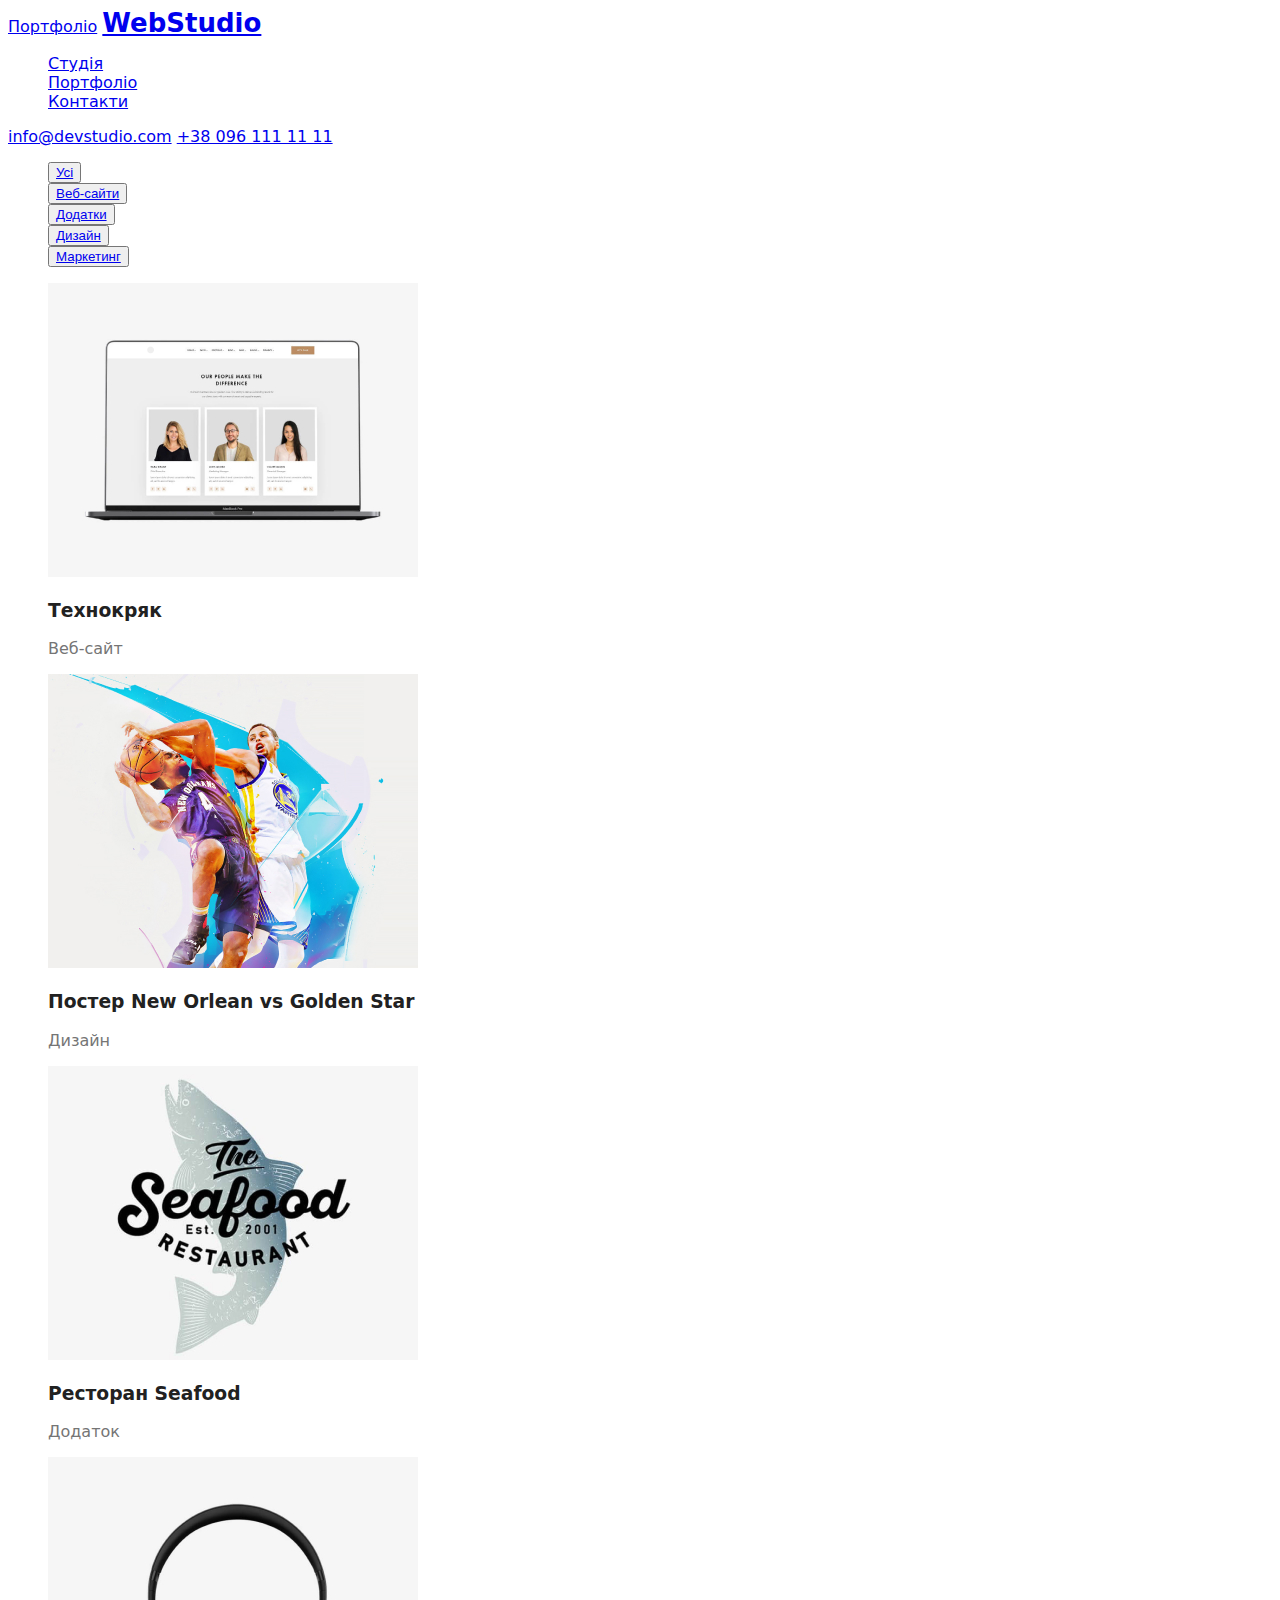
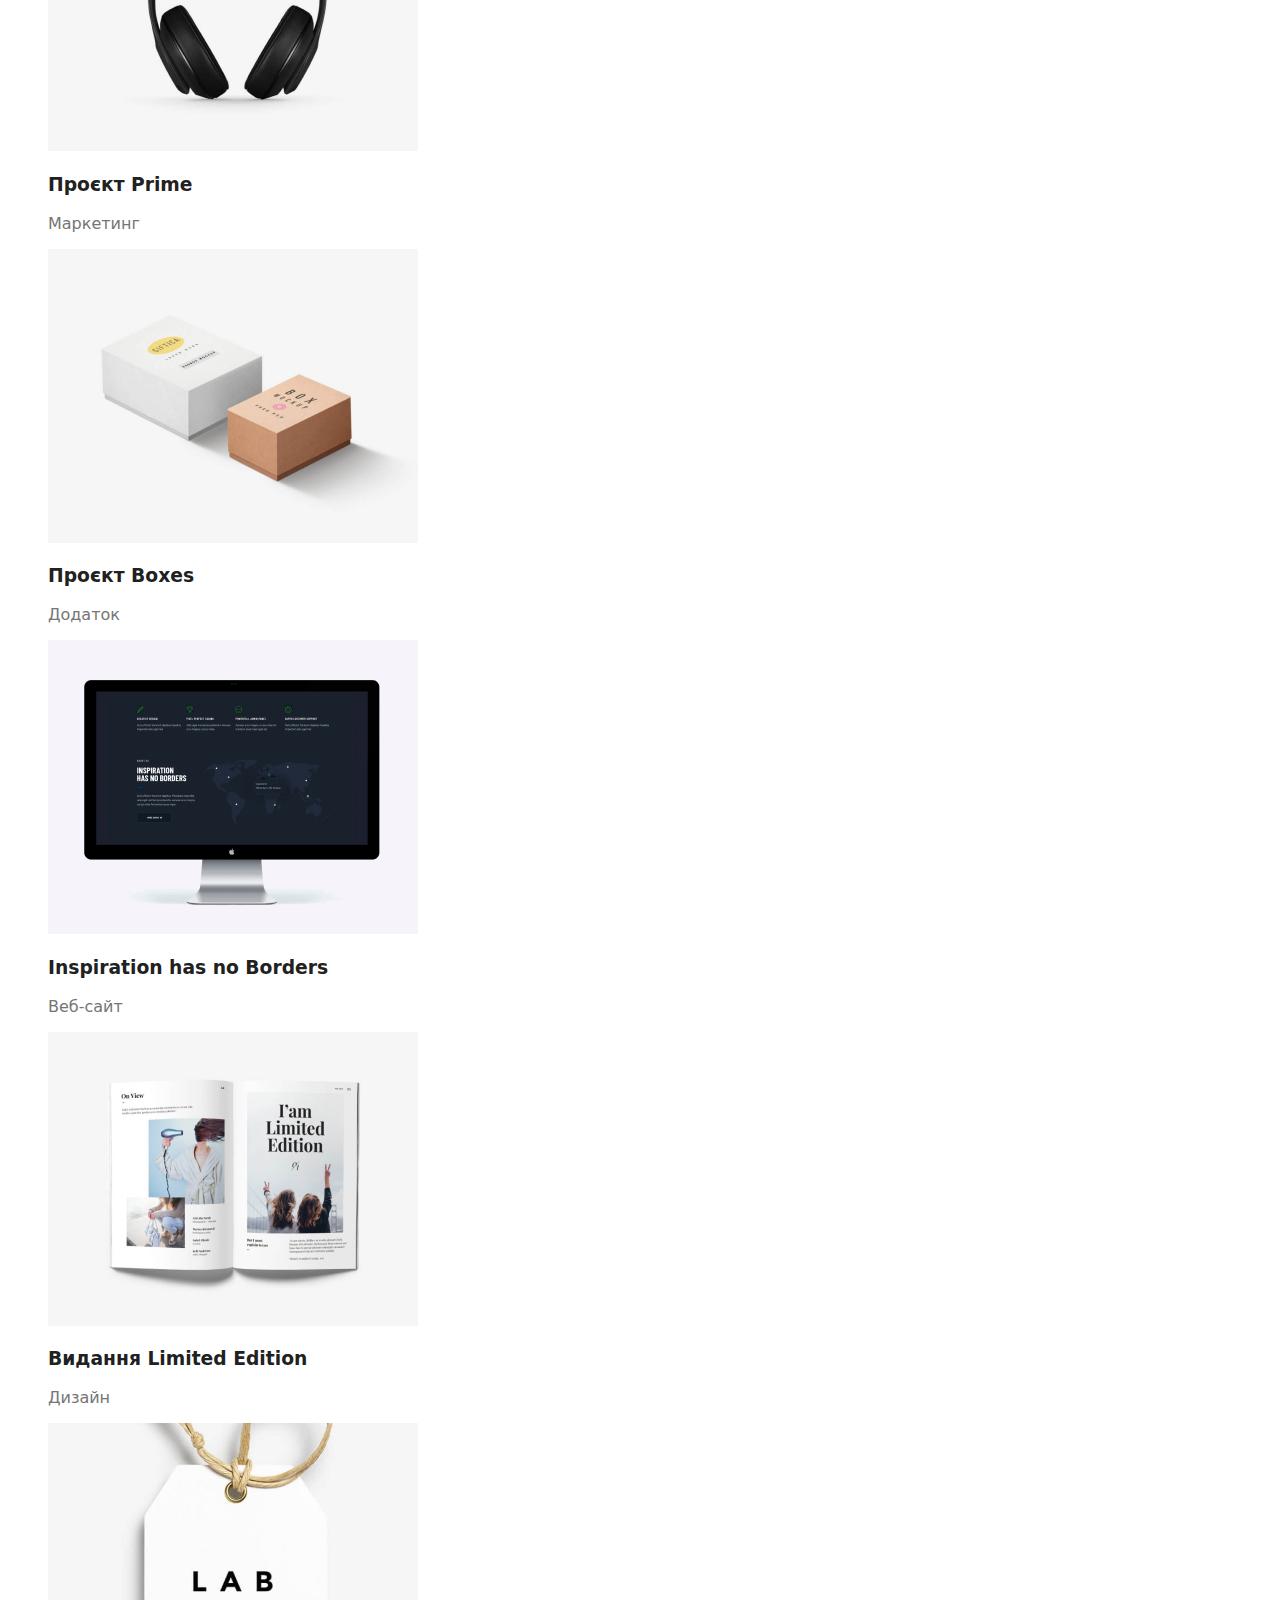
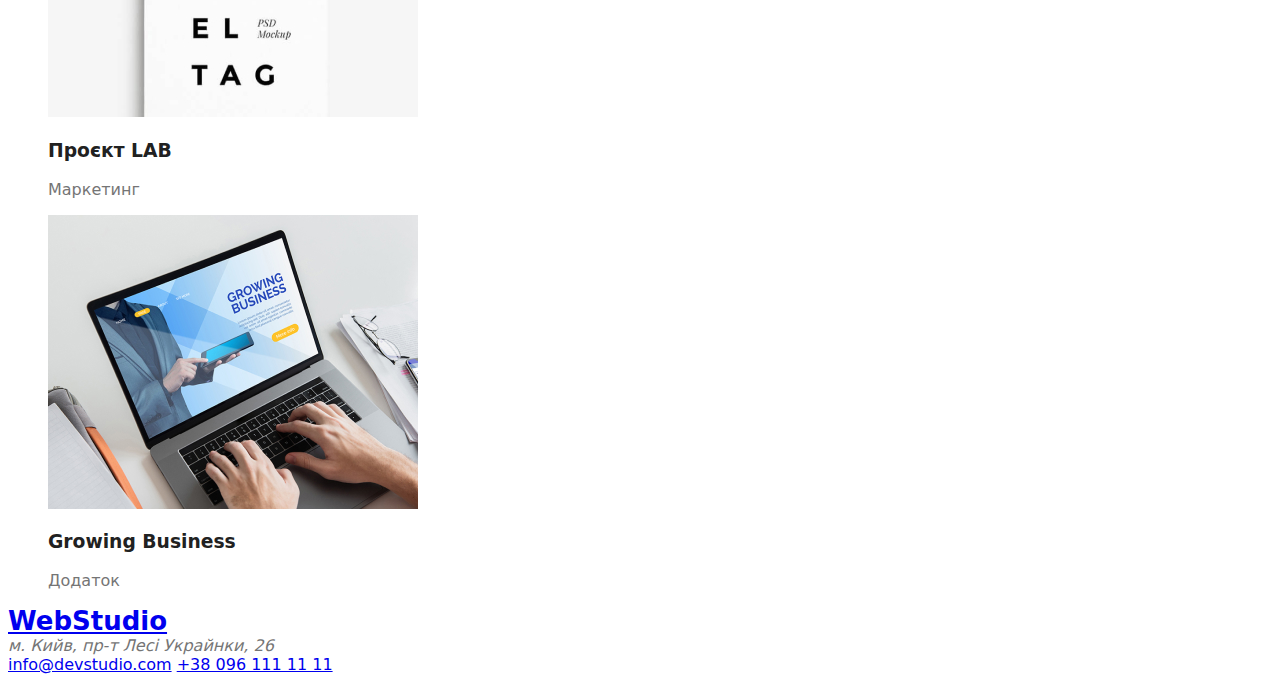
==== portfolio.html @ 90767d13 "homework#2" ====
<!DOCTYPE html>
<html lang="en">

<head>
  <meta charset="UTF-8">
  <meta name="viewport" content="width=device-width, initial-scale=1.0">
  <link rel="stylesheet" href="css/styles.css">
  <title>Homework 2</title>
</head>

<body>
  <header>
    <a href="portfolio.html">Портфоліо</a>
    <a class="logo" href="index.html">
      WebStudio
    </a>
    <ul>
      <li>
        <a href="#">Студія</a>
      </li>
      <li>
        <a href="portfolio.html">Портфоліо</a>
      </li>
      <li>
        <a href="#">Контакти</a>
      </li>
    </ul>
    <div class="contacts">
      <a href="mailto:info@devstudio.com">info@devstudio.com</a>
      <a href="tel:+380961111111">+38 096 111 11 11</a>
    </div>
  </header>
  <main>
    <section>
      <ul>
        <li>
          <button class="buttonfilter"><a href="#">Усі</a></button>
        </li>
        <li>
          <button class="buttonfilter"><a href="#">Веб-сайти</a></button>
        </li>
        <li>
          <button class="buttonfilter"><a href="#">Додатки</a></button>
        </li>
        <li>
          <button class="buttonfilter"> <a href="#">Дизайн</a></button>
        </li>
        <li>
          <button class="buttonfilter"> <a href="#">Маркетинг</a></button>
        </li>
      </ul>
    </section>
    <section class="choise">
      <ul>
        <li>
          <img src="images/portfolio/technoquack.jpg" alt="Технокряк">
          <h3>
            Технокряк
          </h3>
          <p>
            Веб-сайт
          </p>
        </li>
        <li>
          <img src="images/portfolio/poster_new_orlean_vs_golden_star.jpg" alt="Постер New Orlean vs Golden Star">
          <h3>
            Постер New Orlean vs Golden Star
          </h3>
          <p>
            Дизайн
          </p>
        </li>
        <li>
          <img src="images/portfolio/restaurant_Seafood.jpg" alt="Ресторан Seafood">
          <h3>
            Ресторан Seafood
          </h3>
          <p>
            Додаток
          </p>
        </li>
      </ul>
      <ul class="img1">
        <li>
          <img src="images/portfolio/project_Prime.jpg" alt="Проєкт Prime">
          <h3>
            Проєкт Prime
          </h3>
          <p>
            Маркетинг
          </p>
        </li>
        <li>
          <img src="images/portfolio/project_boxes.jpg" alt="Проєкт Boxes">
          <h3>
            Проєкт Boxes
          </h3>
          <p>
            Додаток
          </p>
        </li>
        <li>
          <img src="images/portfolio/inspiration_has_no_borders.jpg" alt="Inspiration has no Borders">
          <h3>
            Inspiration has no Borders
          </h3>
          <p>
            Веб-сайт
          </p>
        </li>
      </ul>
      <ul class="img1">
        <li>
          <img src="images/portfolio/limited_edition.jpg" alt="Видання Limited Edition">
          <h3>
            Видання Limited Edition
          </h3>
          <p>
            Дизайн
          </p>
        </li>
        <li>
          <img src="images/portfolio/project_lab.jpg" alt="Проєкт LAB">
          <h3>
            Проєкт LAB
          </h3>
          <p>
            Маркетинг
          </p>
        </li>
        <li>
          <img src="images/portfolio/growing_business.jpg" alt="Growing Business">
          <h3>
            Growing Business
          </h3>
          <p>
            Додаток
          </p>
        </li>
      </ul>
    </section>
  </main>

</body>

<footer>

  <a class="logo" href="index.html">WebStudio</a>
  <address>
    м. Кийв, пр-т Лесі Украйнки, 26
  </address>

  <div class="contacts">
    <a href="mailto:info@devstudio.com">info@devstudio.com</a>
    <a href="tel:+380961111111">+38 096 111 11 11</a>
  </div>
</footer>

</html>
---- css/styles.css ----
.team img {
  height: 260px;
  width: 270px;
}

body {
  font-family: Roboto, system-ui, -apple-system, BlinkMacSystemFont, 'Segoe UI', Oxygen, Ubuntu, Cantarell, 'Open Sans', 'Helvetica Neue', sans-serif;

  color: #757575;
  ;
}

h1,
h2,
h3 {
  color: #212121;
}

.fontsize1 {
  font-size: 14px;
  line-height: 1.4;
  text-align: center;
}

h1 {
  font-size: 44px;
  font-weight: 900;
  text-align: center;
}

.bluebutton {}

.logo {
  font-size: 26px;
  font-weight: 700;
}

ul {
  list-style-type: none;
}

a:link.bluebutton {
  color: #2196F3;
}

a:link.bluebutton {
  color: #2196F3;
}

a:hover.bluebutton {
  color: #2196F3;
}

a:active.bluebutton {
  color: ##2196F3;
}

.bluebutton {
   border-width: 1px;
   border-style: solid;
   border-color: blue;
   border-radius: 3px;

}

.navigationmenu {
  font-weight:500;
}

.contacts a:hover {
  color: black;
}
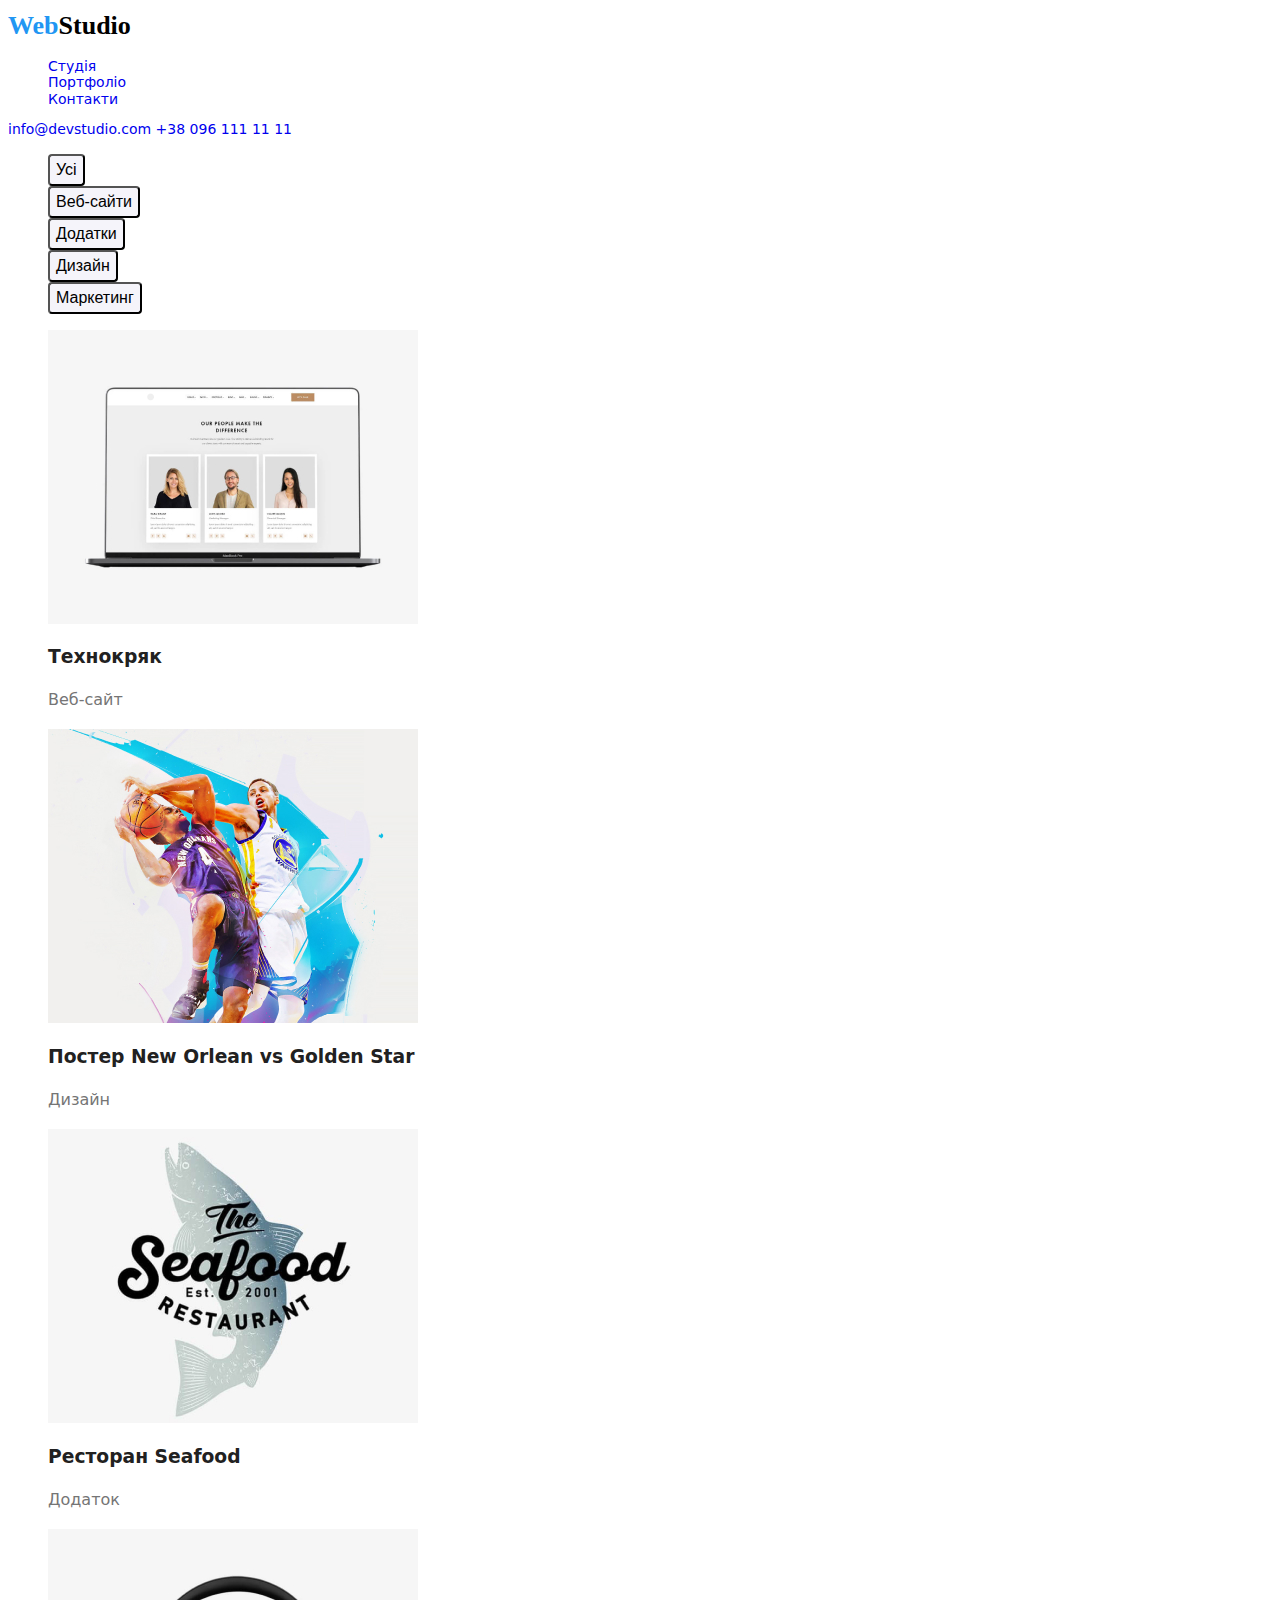
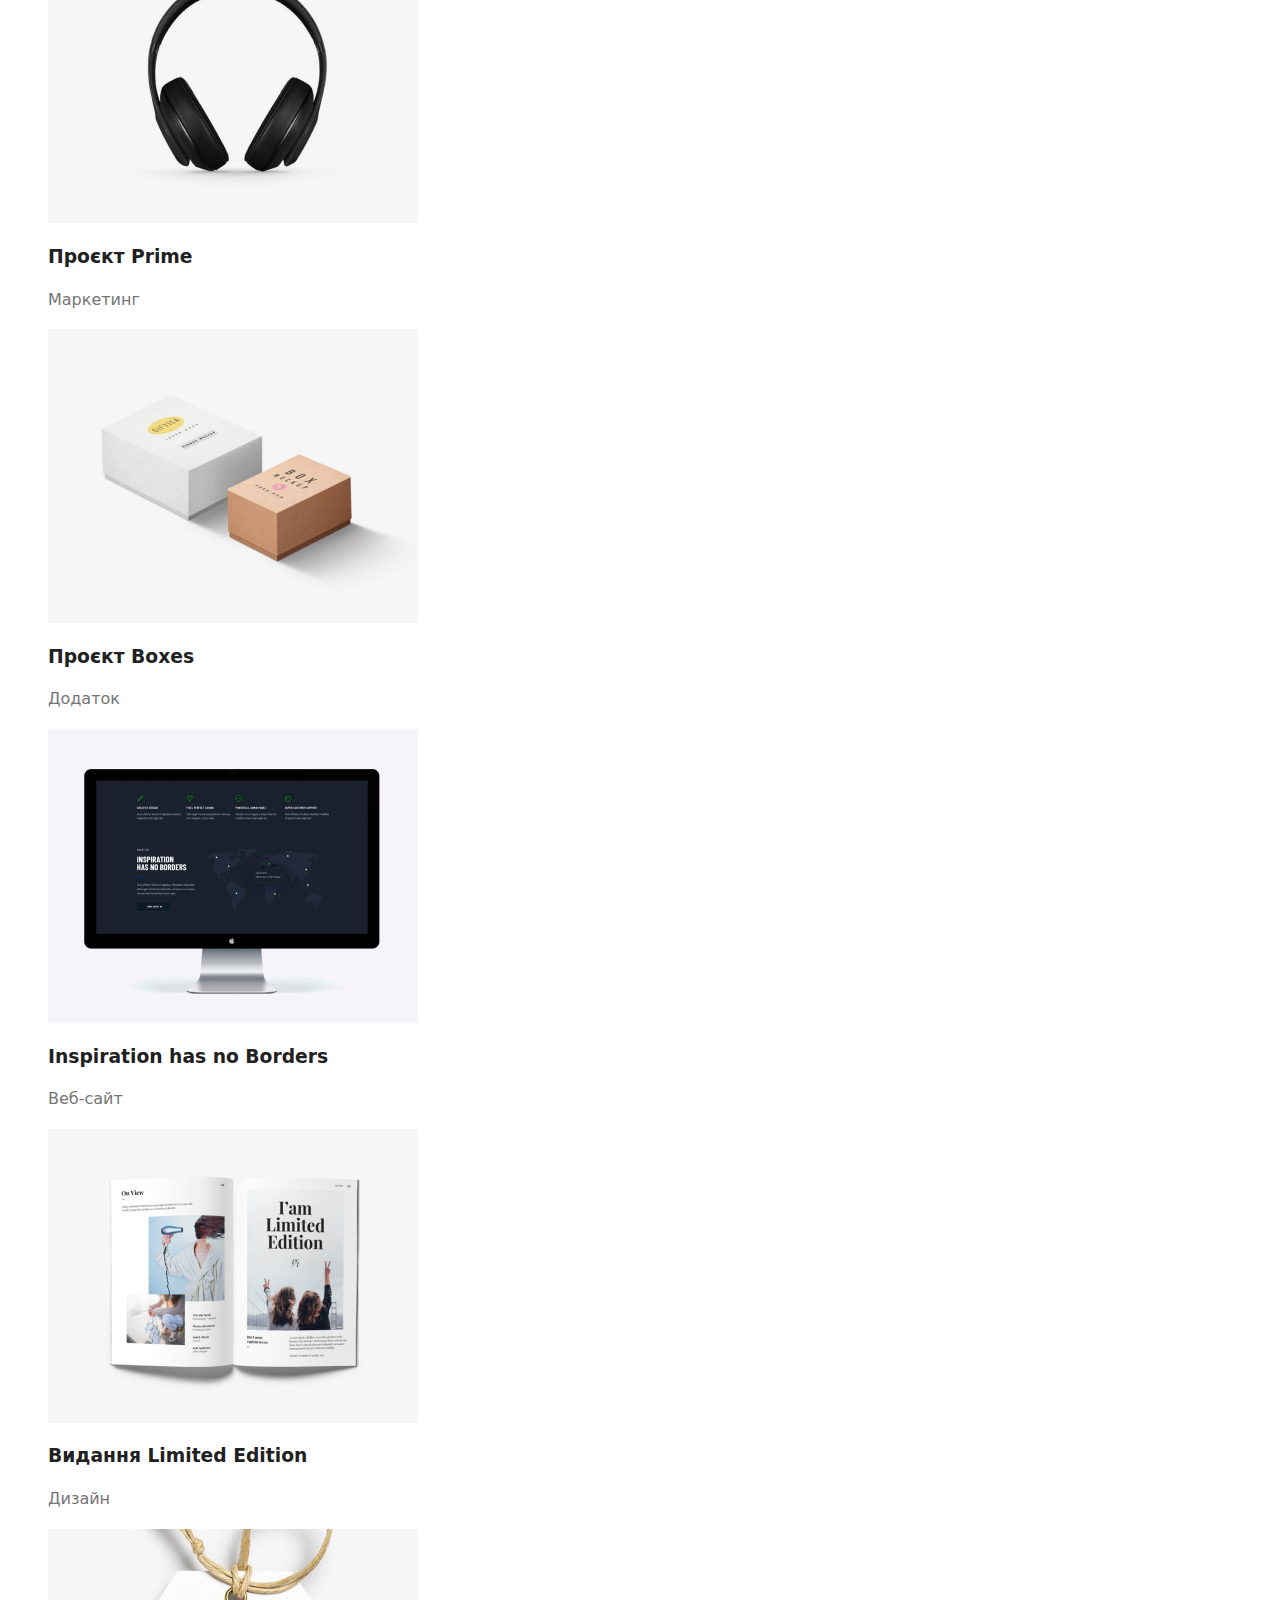
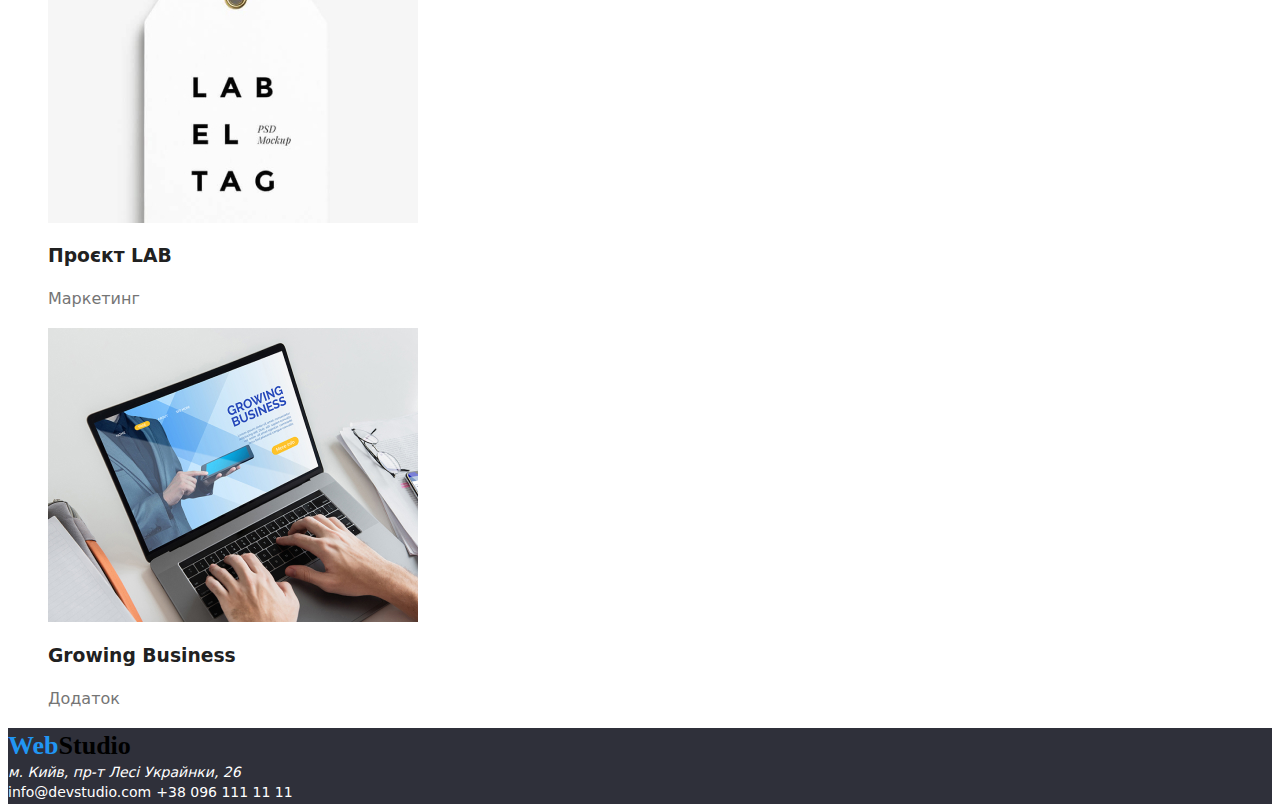
==== commit 50e86831: "home-work 2 (done)" ====
--- a/portfolio.html
+++ b/portfolio.html
@@ -10,11 +10,9 @@
 
 <body>
   <header>
-    <a href="portfolio.html">Портфоліо</a>
     <a class="logo" href="index.html">
-      WebStudio
-    </a>
-    <ul>
+      <span class="logo1">Web</span><span class="logo2">Studio</span></a>
+    <ul class="navigationmenu">
       <li>
         <a href="#">Студія</a>
       </li>
@@ -31,121 +29,125 @@
     </div>
   </header>
   <main>
-    <section>
-      <ul>
-        <li>
-          <button class="buttonfilter"><a href="#">Усі</a></button>
-        </li>
-        <li>
-          <button class="buttonfilter"><a href="#">Веб-сайти</a></button>
-        </li>
-        <li>
-          <button class="buttonfilter"><a href="#">Додатки</a></button>
-        </li>
-        <li>
-          <button class="buttonfilter"> <a href="#">Дизайн</a></button>
-        </li>
-        <li>
-          <button class="buttonfilter"> <a href="#">Маркетинг</a></button>
-        </li>
-      </ul>
-    </section>
-    <section class="choise">
-      <ul>
-        <li>
-          <img src="images/portfolio/technoquack.jpg" alt="Технокряк">
-          <h3>
-            Технокряк
-          </h3>
-          <p>
-            Веб-сайт
-          </p>
-        </li>
-        <li>
-          <img src="images/portfolio/poster_new_orlean_vs_golden_star.jpg" alt="Постер New Orlean vs Golden Star">
-          <h3>
-            Постер New Orlean vs Golden Star
-          </h3>
-          <p>
-            Дизайн
-          </p>
-        </li>
-        <li>
-          <img src="images/portfolio/restaurant_Seafood.jpg" alt="Ресторан Seafood">
-          <h3>
-            Ресторан Seafood
-          </h3>
-          <p>
-            Додаток
-          </p>
-        </li>
-      </ul>
-      <ul class="img1">
-        <li>
-          <img src="images/portfolio/project_Prime.jpg" alt="Проєкт Prime">
-          <h3>
-            Проєкт Prime
-          </h3>
-          <p>
-            Маркетинг
-          </p>
-        </li>
-        <li>
-          <img src="images/portfolio/project_boxes.jpg" alt="Проєкт Boxes">
-          <h3>
-            Проєкт Boxes
-          </h3>
-          <p>
-            Додаток
-          </p>
-        </li>
-        <li>
-          <img src="images/portfolio/inspiration_has_no_borders.jpg" alt="Inspiration has no Borders">
-          <h3>
-            Inspiration has no Borders
-          </h3>
-          <p>
-            Веб-сайт
-          </p>
-        </li>
-      </ul>
-      <ul class="img1">
-        <li>
-          <img src="images/portfolio/limited_edition.jpg" alt="Видання Limited Edition">
-          <h3>
-            Видання Limited Edition
-          </h3>
-          <p>
-            Дизайн
-          </p>
-        </li>
-        <li>
-          <img src="images/portfolio/project_lab.jpg" alt="Проєкт LAB">
-          <h3>
-            Проєкт LAB
-          </h3>
-          <p>
-            Маркетинг
-          </p>
-        </li>
-        <li>
-          <img src="images/portfolio/growing_business.jpg" alt="Growing Business">
-          <h3>
-            Growing Business
-          </h3>
-          <p>
-            Додаток
-          </p>
-        </li>
-      </ul>
-    </section>
+    <div>
+      <section>
+        <ul>
+          <li>
+            <button class="my-button portfolio-button portfolio-button1 ">Усі</button>
+          </li>
+          <li>
+            <button class="my-button portfolio-button portfolio-button2">Веб-сайти</button>
+          </li>
+          <li>
+            <button class="my-button portfolio-button portfolio-button3">Додатки</button>
+          </li>
+          <li>
+            <button class="my-button portfolio-button portfolio-button4">Дизайн</button>
+          </li>
+          <li>
+            <button class="my-button portfolio-button portfolio-button5">Маркетинг</button>
+          </li>
+        </ul>
+      </section>
+    </div>
+    <div>
+      <section>
+        <ul>
+          <li>
+            <img src="images/portfolio/technoquack.jpg" alt="Технокряк">
+            <h3>
+              Технокряк
+            </h3>
+            <p class="text-description-portfolio">
+              Веб-сайт
+            </p>
+          </li>
+          <li>
+            <img src="images/portfolio/poster_new_orlean_vs_golden_star.jpg" alt="Постер New Orlean vs Golden Star">
+            <h3>
+              Постер New Orlean vs Golden Star
+            </h3>
+            <p class="text-description-portfolio">
+              Дизайн
+            </p>
+          </li>
+          <li>
+            <img src=" images/portfolio/restaurant_Seafood.jpg" alt="Ресторан Seafood">
+            <h3>
+              Ресторан Seafood
+            </h3>
+            <p class="text-description-portfolio">
+              Додаток
+            </p>
+          </li>
+        </ul>
+        <ul class="img1">
+          <li>
+            <img src="images/portfolio/project_Prime.jpg" alt="Проєкт Prime">
+            <h3>
+              Проєкт Prime
+            </h3>
+            <p class="text-description-portfolio">
+              Маркетинг
+            </p>
+          </li>
+          <li>
+            <img src="images/portfolio/project_boxes.jpg" alt="Проєкт Boxes">
+            <h3>
+              Проєкт Boxes
+            </h3>
+            <p class="text-description-portfolio">
+              Додаток
+            </p>
+          </li>
+          <li>
+            <img src="images/portfolio/inspiration_has_no_borders.jpg" alt="Inspiration has no Borders">
+            <h3>
+              Inspiration has no Borders
+            </h3>
+            <p class="text-description-portfolio">
+              Веб-сайт
+            </p>
+          </li>
+        </ul>
+        <ul class="img1">
+          <li>
+            <img src="images/portfolio/limited_edition.jpg" alt="Видання Limited Edition">
+            <h3>
+              Видання Limited Edition
+            </h3>
+            <p class="text-description-portfolio">
+              Дизайн
+            </p>
+          </li>
+          <li>
+            <img src="images/portfolio/project_lab.jpg" alt="Проєкт LAB">
+            <h3>
+              Проєкт LAB
+            </h3>
+            <p class="text-description-portfolio">
+              Маркетинг
+            </p>
+          </li>
+          <li>
+            <img src="images/portfolio/growing_business.jpg" alt="Growing Business">
+            <h3>
+              Growing Business
+            </h3>
+            <p class="text-description-portfolio">
+              Додаток
+            </p>
+          </li>
+        </ul>
+      </section>
+    </div>
   </main>
 
 </body>
 
 <footer>
-
-  <a class="logo" href="index.html">WebStudio</a>
+  <a class="logo" href="index.html">
+    <span class="logo1">Web</span><span class="logo2">Studio</span></a>
   <address>
     м. Кийв, пр-т Лесі Украйнки, 26
   </address>
--- a/css/styles.css
+++ b/css/styles.css
@@ -1,3 +1,7 @@
+.team {
+  text-align: center;
+}
+
 .team img {
   height: 260px;
   width: 270px;
@@ -5,9 +9,6 @@
 
 body {
   font-family: Roboto, system-ui, -apple-system, BlinkMacSystemFont, 'Segoe UI', Oxygen, Ubuntu, Cantarell, 'Open Sans', 'Helvetica Neue', sans-serif;
-
-  color: #757575;
-  ;
 }
 
 h1,
@@ -26,47 +27,183 @@
   font-size: 44px;
   font-weight: 900;
   text-align: center;
-}
-
-.bluebutton {}
+  background-color: var(--primary-color);
+  color: white;
+}
+
+h2 {
+  text-align: center;
+}
+
+.what_do_we_do_img {
+  text-align: center;
+}
 
 .logo {
   font-size: 26px;
   font-weight: 700;
 }
 
+.logo1 {
+  color: var(--button-color);
+  font-family: raleway;
+  font-size: 26px;
+  line-height: 1.173846;
+}
+
+.logo2 {
+  color: #000000;
+  font-family: Oleo Script;
+  font-size: 26px;
+  line-height: 1.384615;
+}
+
+.logo:hover {
+  color: none;
+}
+
 ul {
   list-style-type: none;
 }
 
 a:link.bluebutton {
-  color: #2196F3;
+  color: var(--button-color);
 }
 
 a:link.bluebutton {
-  color: #2196F3;
+  color: var(--button-color);
 }
 
 a:hover.bluebutton {
-  color: #2196F3;
+  color: var(--button-color);
 }
 
 a:active.bluebutton {
-  color: ##2196F3;
-}
-
-.bluebutton {
-   border-width: 1px;
-   border-style: solid;
-   border-color: blue;
-   border-radius: 3px;
-
+  color: var(--button-color);
 }
 
 .navigationmenu {
-  font-weight:500;
+  font-weight: 500;
+  font-size: 14px;
+  line-height: 1.172857;
+
+}
+
+.address {
+  color: #FFFFFF;
+  font-size: 14px;
+  line-height: 1.714286;
+}
+
+header .contacts {
+  font-size: 14px;
+  line-height: 1.172857;
+}
+
+footer .contacts a {
+  color: white;
+  font-size: 14px;
+  line-height: 1.714286;
 }
 
 .contacts a:hover {
-  color: black;
+  color: var(--button-color);
+}
+
+header .contacts:focus {
+  color: var(--button-color);
+}
+
+footer .contacts:focus {
+  color: var(--button-color);
+}
+
+.my-button {
+  font-size: 16px;
+  background-color: #F5F4FA;
+  cursor: pointer;
+}
+
+.main-button {
+  line-height: 1.875;
+  height: 50px;
+  width: 216;
+  border-radius: 4px;
+}
+
+.portfolio-button {
+  line-height: 1.625;
+  border-radius: 4px;
+}
+
+.my-button:hover {
+  background-color: var(--button-color)
+}
+
+p {
+  font-size: 14px;
+  line-height: 1.714;
+
+}
+
+:root {
+  --primary-color: #2F303A;
+  --button-color: #2196F3;
+}
+
+footer {
+  background-color: var(--primary-color);
+}
+
+address {
+  color: white;
+  font-size: 14px;
+}
+
+a {
+  text-decoration: none;
+}
+
+.text-description-portfolio {
+  color: #757575;
+  font-size: 16px;
+}
+
+.title-description-portfolio {
+  font-size: 16px;
+  line-height: 36px;
+
+}
+
+.index-font-p {
+  font-size: 14px;
+  line-height: 1.41667;
+}
+
+.index-font-h3 {
+  font-size: 14px;
+  line-height: 1.172857;
+}
+
+.main-title {
+  font-size: 44px;
+  line-height: 1.363636;
+}
+
+.index-h2 {
+  font-size: 36px;
+  line-height: 1.172222;
+
+}
+
+.name-team {
+  font-size: 16px;
+  line-height: 1.171875;
+  font-weight: 500;
+}
+
+.description-team {
+  font-size: 16px;
+  line-height: 1.171875;
+  font-weight: 400;
 }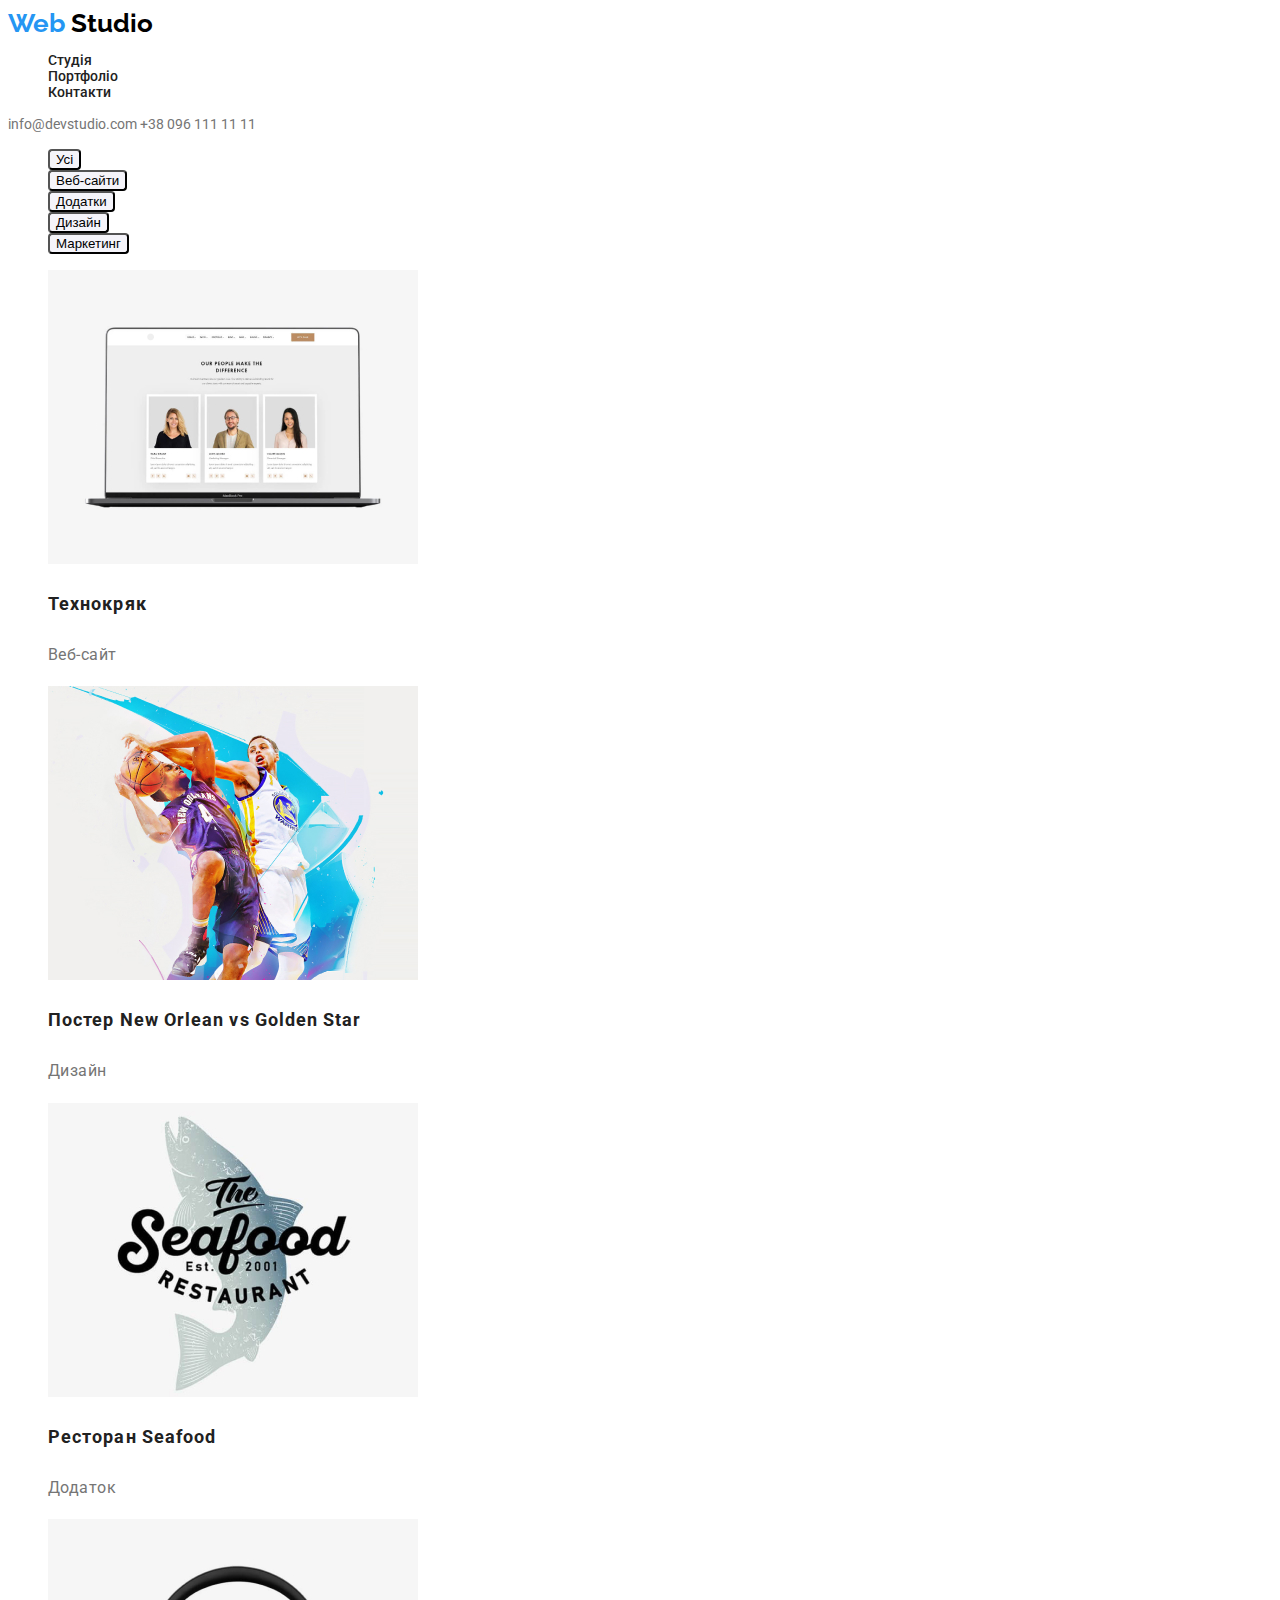
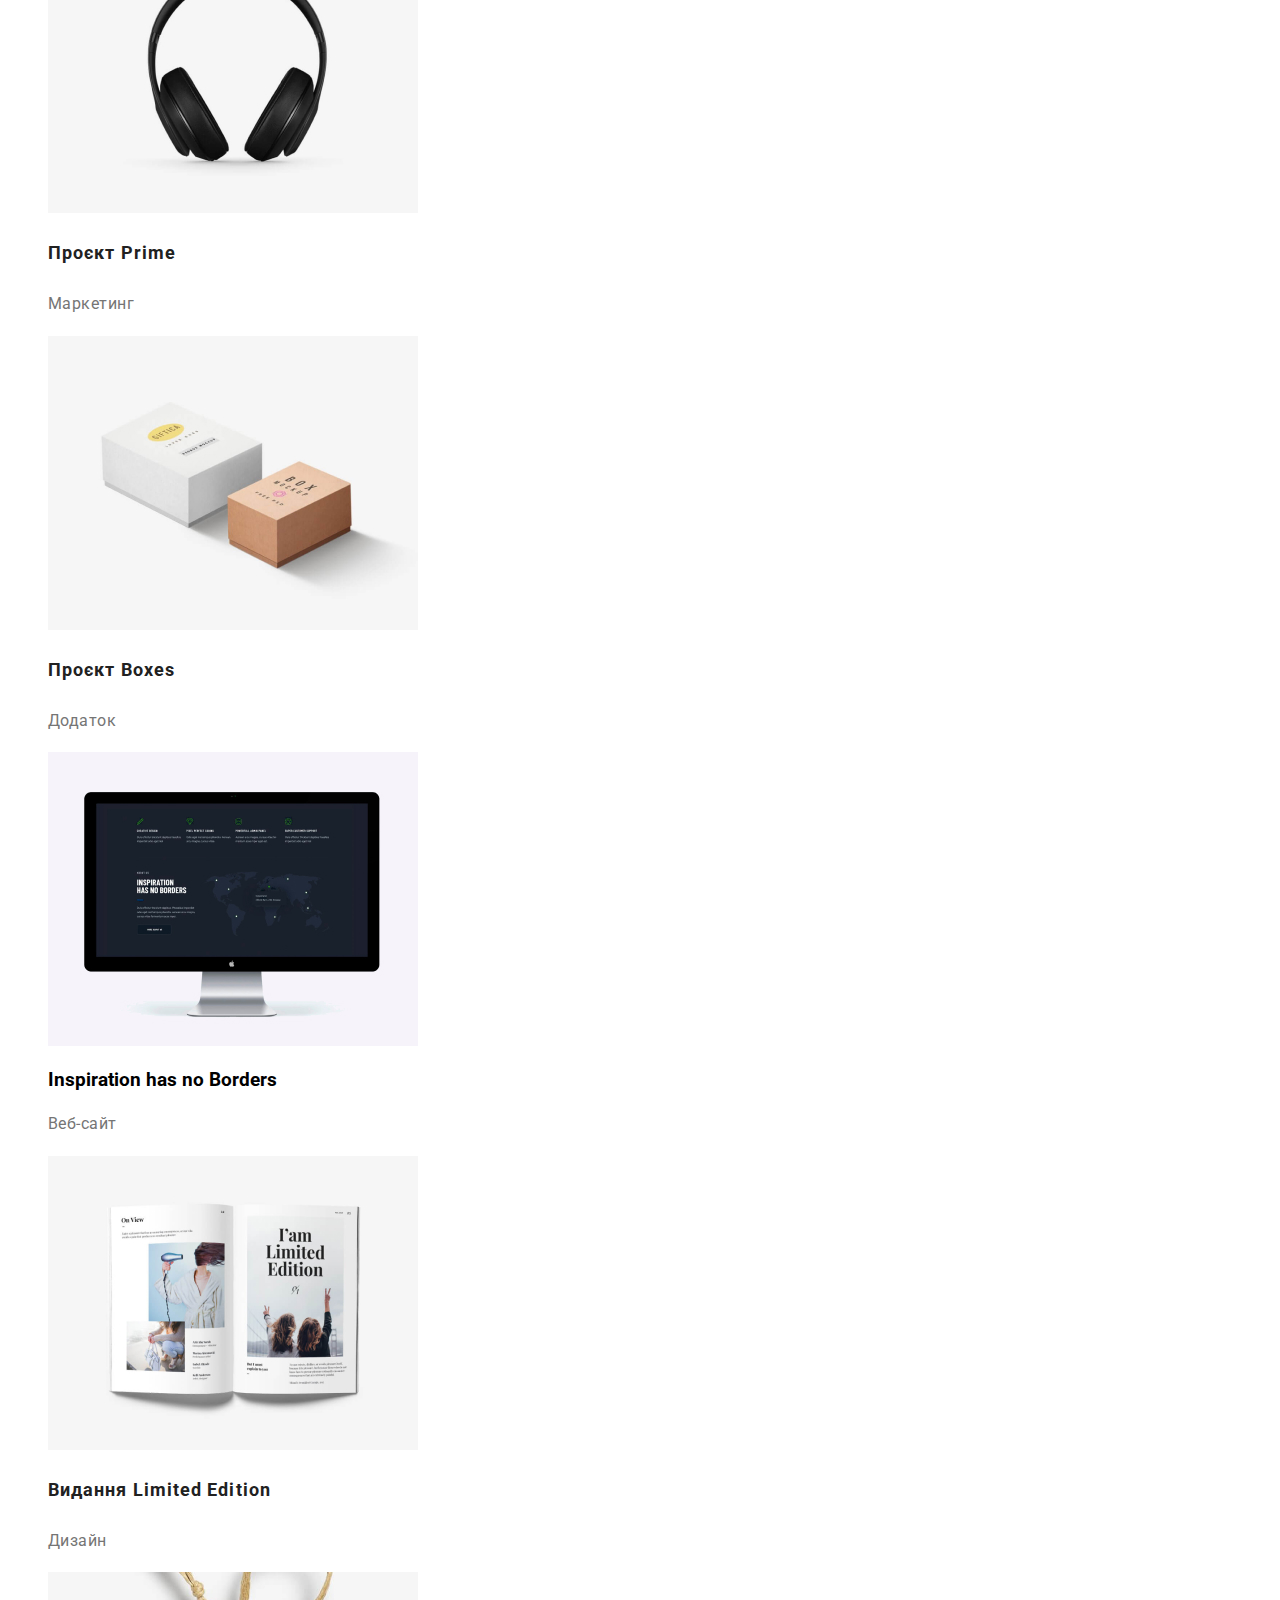
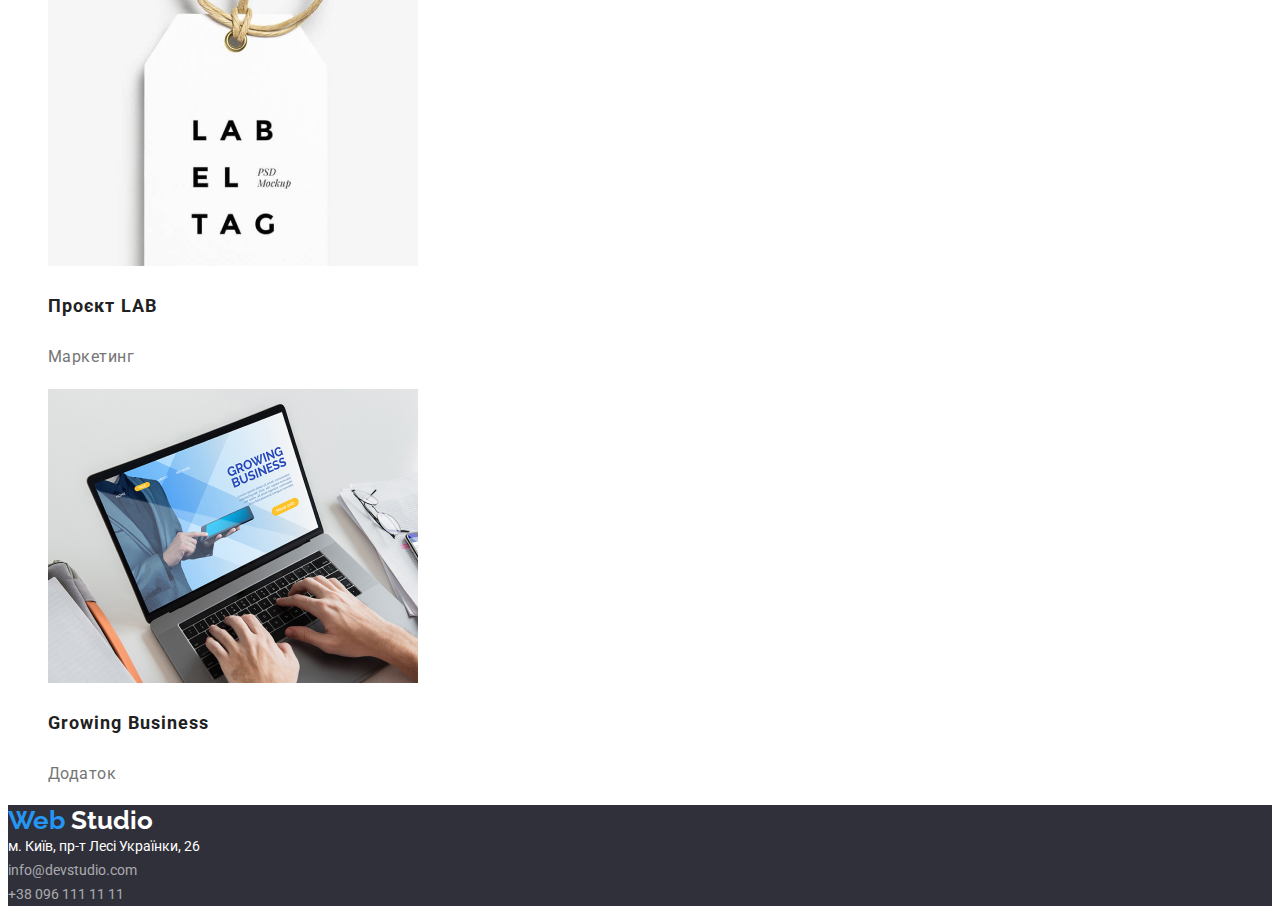
==== commit c25d5411: "HW-Done (15.10.23 16:45)" ====
--- a/portfolio.html
+++ b/portfolio.html
@@ -4,158 +4,174 @@
 <head>
   <meta charset="UTF-8">
   <meta name="viewport" content="width=device-width, initial-scale=1.0">
+  <link rel="preconnect" href="https://fonts.googleapis.com">
+  <link rel="preconnect" href="https://fonts.gstatic.com" crossorigin>
+  <link
+    href="https://fonts.googleapis.com/css2?family=Raleway:wght@700&family=Roboto:ital,wght@0,400;0,500;0,700;0,900;1,400;1,500;1,700;1,900&display=swap"
+    rel="stylesheet">
   <link rel="stylesheet" href="css/styles.css">
   <title>Homework 2</title>
 </head>
 
-<body>
+<body class="page__body">
   <header>
     <a class="logo" href="index.html">
-      <span class="logo1">Web</span><span class="logo2">Studio</span></a>
-    <ul class="navigationmenu">
+      <span class="logo__web">Web</span>
+      <span class="logo__studio logo__studio--black">Studio</span>
+    </a>
+    <ul class="navigation">
       <li>
-        <a href="#">Студія</a>
+        <a class="navigation__link" href="#">Студія</a>
       </li>
       <li>
-        <a href="portfolio.html">Портфоліо</a>
+        <a class="navigation__link" href="portfolio.html">Портфоліо</a>
       </li>
       <li>
-        <a href="#">Контакти</a>
+        <a class="navigation__link" href="#">Контакти</a>
       </li>
     </ul>
     <div class="contacts">
-      <a href="mailto:info@devstudio.com">info@devstudio.com</a>
-      <a href="tel:+380961111111">+38 096 111 11 11</a>
+      <a class="contacts__link" href="mailto:info@devstudio.com">
+        info@devstudio.com
+      </a>
+      <a class="contacts__link" href="tel:+380961111111">
+        +38 096 111 11 11
+      </a>
     </div>
   </header>
   <main>
-    <div>
-      <section>
-        <ul>
-          <li>
-            <button class="my-button portfolio-button portfolio-button1 ">Усі</button>
-          </li>
-          <li>
-            <button class="my-button portfolio-button portfolio-button2">Веб-сайти</button>
-          </li>
-          <li>
-            <button class="my-button portfolio-button portfolio-button3">Додатки</button>
-          </li>
-          <li>
-            <button class="my-button portfolio-button portfolio-button4">Дизайн</button>
-          </li>
-          <li>
-            <button class="my-button portfolio-button portfolio-button5">Маркетинг</button>
-          </li>
-        </ul>
-      </section>
-    </div>
-    <div>
-      <section>
-        <ul>
-          <li>
-            <img src="images/portfolio/technoquack.jpg" alt="Технокряк">
-            <h3>
-              Технокряк
-            </h3>
-            <p class="text-description-portfolio">
-              Веб-сайт
-            </p>
-          </li>
-          <li>
-            <img src="images/portfolio/poster_new_orlean_vs_golden_star.jpg" alt="Постер New Orlean vs Golden Star">
-            <h3>
-              Постер New Orlean vs Golden Star
-            </h3>
-            <p class="text-description-portfolio">
-              Дизайн
-            </p>
-          </li>
-          <li>
-            <img src=" images/portfolio/restaurant_Seafood.jpg" alt="Ресторан Seafood">
-            <h3>
-              Ресторан Seafood
-            </h3>
-            <p class="text-description-portfolio">
-              Додаток
-            </p>
-          </li>
-        </ul>
-        <ul class="img1">
-          <li>
-            <img src="images/portfolio/project_Prime.jpg" alt="Проєкт Prime">
-            <h3>
-              Проєкт Prime
-            </h3>
-            <p class="text-description-portfolio">
-              Маркетинг
-            </p>
-          </li>
-          <li>
-            <img src="images/portfolio/project_boxes.jpg" alt="Проєкт Boxes">
-            <h3>
-              Проєкт Boxes
-            </h3>
-            <p class="text-description-portfolio">
-              Додаток
-            </p>
-          </li>
-          <li>
-            <img src="images/portfolio/inspiration_has_no_borders.jpg" alt="Inspiration has no Borders">
-            <h3>
-              Inspiration has no Borders
-            </h3>
-            <p class="text-description-portfolio">
-              Веб-сайт
-            </p>
-          </li>
-        </ul>
-        <ul class="img1">
-          <li>
-            <img src="images/portfolio/limited_edition.jpg" alt="Видання Limited Edition">
-            <h3>
-              Видання Limited Edition
-            </h3>
-            <p class="text-description-portfolio">
-              Дизайн
-            </p>
-          </li>
-          <li>
-            <img src="images/portfolio/project_lab.jpg" alt="Проєкт LAB">
-            <h3>
-              Проєкт LAB
-            </h3>
-            <p class="text-description-portfolio">
-              Маркетинг
-            </p>
-          </li>
-          <li>
-            <img src="images/portfolio/growing_business.jpg" alt="Growing Business">
-            <h3>
-              Growing Business
-            </h3>
-            <p class="text-description-portfolio">
-              Додаток
-            </p>
-          </li>
-        </ul>
-      </section>
-    </div>
+    <section class="filter">
+      <ul class="filter__list">
+        <li class="filter__item">
+          <button class="filter__button ">Усі</button>
+        </li>
+        <li class="filter__item">
+          <button class="filter__button">Веб-сайти</button>
+        </li>
+        <li class="filter__item">
+          <button class="filter__button">Додатки</button>
+        </li>
+        <li class="filter__item">
+          <button class="filter__button">Дизайн</button>
+        </li>
+        <li class="filter__item">
+          <button class="filter__button">Маркетинг</button>
+        </li>
+      </ul>
+    </section>
+    <section class="projects">
+      <ul class="projects__list">
+        <li class="projects__item">
+          <img class="projects__images" src="images/portfolio/technoquack.jpg" alt="Технокряк" width="370" height="294">
+          <h3 class="projects__title">
+            Технокряк
+          </h3>
+          <p class="projects__text">
+            Веб-сайт
+          </p>
+        </li>
+        <li class="projects__item">
+          <img class="projects__images" src="images/portfolio/poster_new_orlean_vs_golden_star.jpg"
+            alt="Постер New Orlean vs Golden Star" width="370" height="294">
+          <h3 class="projects__title">
+            Постер New Orlean vs Golden Star
+          </h3>
+          <p class="projects__text">
+            Дизайн
+          </p>
+        </li>
+        <li class="projects__item">
+          <img class="projects__images" src=" images/portfolio/restaurant_Seafood.jpg" alt="Ресторан Seafood"
+            width="370" height="294">
+          <h3 class="projects__title">
+            Ресторан Seafood
+          </h3>
+          <p class="projects__text">
+            Додаток
+          </p>
+        </li>
+      </ul>
+      <ul class="projects__list">
+        <li>
+          <img class="projects__images" src="images/portfolio/project_Prime.jpg" alt="Проєкт Prime" width="370"
+            height="294">
+          <h3 class="projects__title">
+            Проєкт Prime
+          </h3>
+          <p class="projects__text">
+            Маркетинг
+          </p>
+        </li>
+        <li class="projects__item">
+          <img class="projects__images" src="images/portfolio/project_boxes.jpg" alt="Проєкт Boxes" width="370"
+            height="294">
+          <h3 class="projects__title">
+            Проєкт Boxes
+          </h3>
+          <p class="projects__text">
+            Додаток
+          </p>
+        </li>
+        <li class="projects__item">
+          <img class="projects__images" src="images/portfolio/inspiration_has_no_borders.jpg"
+            alt="Inspiration has no Borders" width="370" height="294">
+          <h3>
+            Inspiration has no Borders
+          </h3>
+          <p class="projects__text">
+            Веб-сайт
+          </p>
+        </li>
+      </ul>
+      <ul class="projects__list">
+        <li>
+          <img class="projects__images" src="images/portfolio/limited_edition.jpg" alt="Видання Limited Edition"
+            width="370" height="294">
+          <h3 class="projects__title">
+            Видання Limited Edition
+          </h3>
+          <p class="projects__text">
+            Дизайн
+          </p>
+        </li>
+        <li class="projects__item">
+          <img class="projects__images" src="images/portfolio/project_lab.jpg" alt="Проєкт LAB" width="370"
+            height="294">
+          <h3 class="projects__title">
+            Проєкт LAB
+          </h3>
+          <p class="projects__text">
+            Маркетинг
+          </p>
+        </li>
+        <li>
+          <img class="projects__images" src="images/portfolio/growing_business.jpg" alt="Growing Business" width="370"
+            height="294">
+          <h3 class="projects__title">
+            Growing Business
+          </h3>
+          <p class="projects__text">
+            Додаток
+          </p>
+        </li>
+      </ul>
+    </section>
   </main>
 
 </body>
 
-<footer>
+<footer class="footer">
   <a class="logo" href="index.html">
-    <span class="logo1">Web</span><span class="logo2">Studio</span></a>
+    <span class="logo__web">Web
+    </span>
+    <span class="logo__studio logo__studio--white">Studio
+    </span>
+  </a>
   <address>
-    м. Кийв, пр-т Лесі Украйнки, 26
+    м. Київ, пр-т Лесі Українки, 26 <br>
+    <a class="contacts__link--color" href="mailto:info@devstudio.com">info@devstudio.com</a> <br>
+    <a class="contacts__link--color" href="tel:+380961111111">+38 096 111 11 11</a>
   </address>
-
-  <div class="contacts">
-    <a href="mailto:info@devstudio.com">info@devstudio.com</a>
-    <a href="tel:+380961111111">+38 096 111 11 11</a>
-  </div>
 </footer>
 
 </html>--- a/css/styles.css
+++ b/css/styles.css
@@ -1,209 +1,208 @@
-.team {
-  text-align: center;
-}
-
-.team img {
-  height: 260px;
-  width: 270px;
-}
-
-body {
-  font-family: Roboto, system-ui, -apple-system, BlinkMacSystemFont, 'Segoe UI', Oxygen, Ubuntu, Cantarell, 'Open Sans', 'Helvetica Neue', sans-serif;
-}
-
-h1,
-h2,
-h3 {
-  color: #212121;
-}
-
-.fontsize1 {
-  font-size: 14px;
-  line-height: 1.4;
-  text-align: center;
-}
-
-h1 {
+/*Общее*/
+
+:root {
+  --blue-color: #2596f3;
+  --hover-link: #2196F3;
+  --paragraph-description-color: #757575;
+  --title-color: #212121;
+}
+
+.page__body {
+  font-family: 'Raleway', sans-serif;
+  font-family: 'Roboto', sans-serif;
+}
+
+a {
+  text-decoration: none;
+}
+
+button {
+  cursor: pointer;
+}
+
+ul {
+  list-style-type: none;
+}
+
+/*Логотип сайта*/
+
+.logo {
+  font-family: Raleway;
+  font-size: 26px;
+  font-style: normal;
+  font-weight: 700;
+  line-height: normal;
+}
+
+.logo__web {
+  color: var(--blue-color);
+}
+
+.logo__studio {
+  color: #fff;
+}
+
+.logo__studio--black {
+  color: #000;
+}
+
+/* Меню навигация в шапке сайта*/
+
+.navigation {
+  font-size: 14px;
+  font-weight: 500;
+}
+
+.navigation__link {
+  color: var(--title-color);
+}
+
+.navigation__link:hover {
+  color: var(--hover-link);
+}
+
+/*Адреса и контакты*/
+
+.contacts__link {
+  color: var(--paragraph-description-color);
+  font-size: 14px;
+}
+
+.contacts__link:hover {
+  color: var(--hover-link);
+}
+
+/*Главный баннер сайта с заголовком и кнопкой*/
+
+.hero__main-title {
+  background: #2F303A;
+  text-align: center;
   font-size: 44px;
   font-weight: 900;
-  text-align: center;
-  background-color: var(--primary-color);
-  color: white;
-}
-
-h2 {
-  text-align: center;
-}
-
-.what_do_we_do_img {
-  text-align: center;
-}
-
-.logo {
-  font-size: 26px;
-  font-weight: 700;
-}
-
-.logo1 {
-  color: var(--button-color);
-  font-family: raleway;
-  font-size: 26px;
-  line-height: 1.173846;
-}
-
-.logo2 {
-  color: #000000;
-  font-family: Oleo Script;
-  font-size: 26px;
-  line-height: 1.384615;
-}
-
-.logo:hover {
-  color: none;
-}
-
-ul {
-  list-style-type: none;
-}
-
-a:link.bluebutton {
-  color: var(--button-color);
-}
-
-a:link.bluebutton {
-  color: var(--button-color);
-}
-
-a:hover.bluebutton {
-  color: var(--button-color);
-}
-
-a:active.bluebutton {
-  color: var(--button-color);
-}
-
-.navigationmenu {
+  color: #fff;
+  line-height: 1.3;
+  letter-spacing: 2.64px;
+  text-transform: uppercase;
+}
+
+.hero__button {
+  color: #fff;
+  text-align: center;
+  font-size: 16px;
+  font-weight: 700;
+  line-height: 1.9;
+  letter-spacing: 0.96px;
+  border-radius: 4px;
+  background: var(--hover-link);
+}
+
+.hero__button:hover {
+  background-color: #188CE8;
+}
+
+.hero__button:active {
+  background-color: #379ef1;
+}
+
+/*Важная нформация от сайта поделенная на 4 списка*/
+
+.features__title {
+  color: var(--title-color);
+  font-size: 14px;
+  font-weight: 700;
+  letter-spacing: 0.42px;
+  text-transform: uppercase;
+}
+
+.features__text {
+  color: var(--paragraph-description-color);
+  font-size: 14px;
+  font-weight: 400;
+  line-height: 1.7;
+  letter-spacing: 0.42px;
+}
+
+/*Заголовок "Чем мы занимаемся?*/
+
+.services__title {
+  color: var(--title-color);
+  text-align: center;
+  font-size: 36px;
+  font-weight: 700;
+  letter-spacing: 1.08px;
+}
+
+/*Команда*/
+
+.team__name {
+  color: var(--title-color);
+  text-align: center;
+  font-size: 16px;
   font-weight: 500;
-  font-size: 14px;
-  line-height: 1.172857;
-
-}
-
-.address {
-  color: #FFFFFF;
-  font-size: 14px;
-  line-height: 1.714286;
-}
-
-header .contacts {
-  font-size: 14px;
-  line-height: 1.172857;
-}
-
-footer .contacts a {
-  color: white;
-  font-size: 14px;
-  line-height: 1.714286;
-}
-
-.contacts a:hover {
-  color: var(--button-color);
-}
-
-header .contacts:focus {
-  color: var(--button-color);
-}
-
-footer .contacts:focus {
-  color: var(--button-color);
-}
-
-.my-button {
-  font-size: 16px;
-  background-color: #F5F4FA;
-  cursor: pointer;
-}
-
-.main-button {
-  line-height: 1.875;
-  height: 50px;
-  width: 216;
+  letter-spacing: 0.48px;
+}
+
+.team__text {
+  color: var(--paragraph-description-color);
+  text-align: center;
+  font-size: 16px;
+  font-weight: 400;
+  letter-spacing: 0.48px;
+}
+
+/*Подвал сайта*/
+
+footer {
+  background: #2F303A;
+}
+
+.contacts__link--color {
+  color: rgba(255, 255, 255, 0.60);
+}
+
+.contacts__link--color:hover {
+  color: var(--hover-link);
+}
+
+address {
+  color: #fff;
+  font-style: normal;
+  font-weight: 400;
+  line-height: 1.7;
+  font-size: 14px;
+}
+
+/*"Портфолио"--фильтр-кнопки сайта*/
+
+.filter__button {
   border-radius: 4px;
-}
-
-.portfolio-button {
-  line-height: 1.625;
-  border-radius: 4px;
-}
-
-.my-button:hover {
-  background-color: var(--button-color)
-}
-
-p {
-  font-size: 14px;
-  line-height: 1.714;
-
-}
-
-:root {
-  --primary-color: #2F303A;
-  --button-color: #2196F3;
-}
-
-footer {
-  background-color: var(--primary-color);
-}
-
-address {
-  color: white;
-  font-size: 14px;
-}
-
-a {
-  text-decoration: none;
-}
-
-.text-description-portfolio {
-  color: #757575;
-  font-size: 16px;
-}
-
-.title-description-portfolio {
-  font-size: 16px;
-  line-height: 36px;
-
-}
-
-.index-font-p {
-  font-size: 14px;
-  line-height: 1.41667;
-}
-
-.index-font-h3 {
-  font-size: 14px;
-  line-height: 1.172857;
-}
-
-.main-title {
-  font-size: 44px;
-  line-height: 1.363636;
-}
-
-.index-h2 {
-  font-size: 36px;
-  line-height: 1.172222;
-
-}
-
-.name-team {
-  font-size: 16px;
-  line-height: 1.171875;
-  font-weight: 500;
-}
-
-.description-team {
-  font-size: 16px;
-  line-height: 1.171875;
-  font-weight: 400;
-}+  background: #f5f4fa;
+}
+
+.filter__button:hover {
+  background-color: var(--hover-link);
+}
+
+.filter__button:active {
+  background-color: #379ef1;
+}
+
+/*Проекты сайта*/
+
+.projects__title {
+  color: var(--title-color);
+  font-size: 18px;
+  font-weight: 700;
+  line-height: 2;
+  letter-spacing: 1.08px;
+}
+
+.projects__text {
+  color: var(--paragraph-description-color);
+  font-size: 16px;
+  font-weight: 400;
+  line-height: 1.9;
+  letter-spacing: 0.48px;
+}
+
+/*Подсказки оставляю чисто чтобы вам легче было. В целом понимаю, что после проделанной работы их в будущем лучше стирать.*/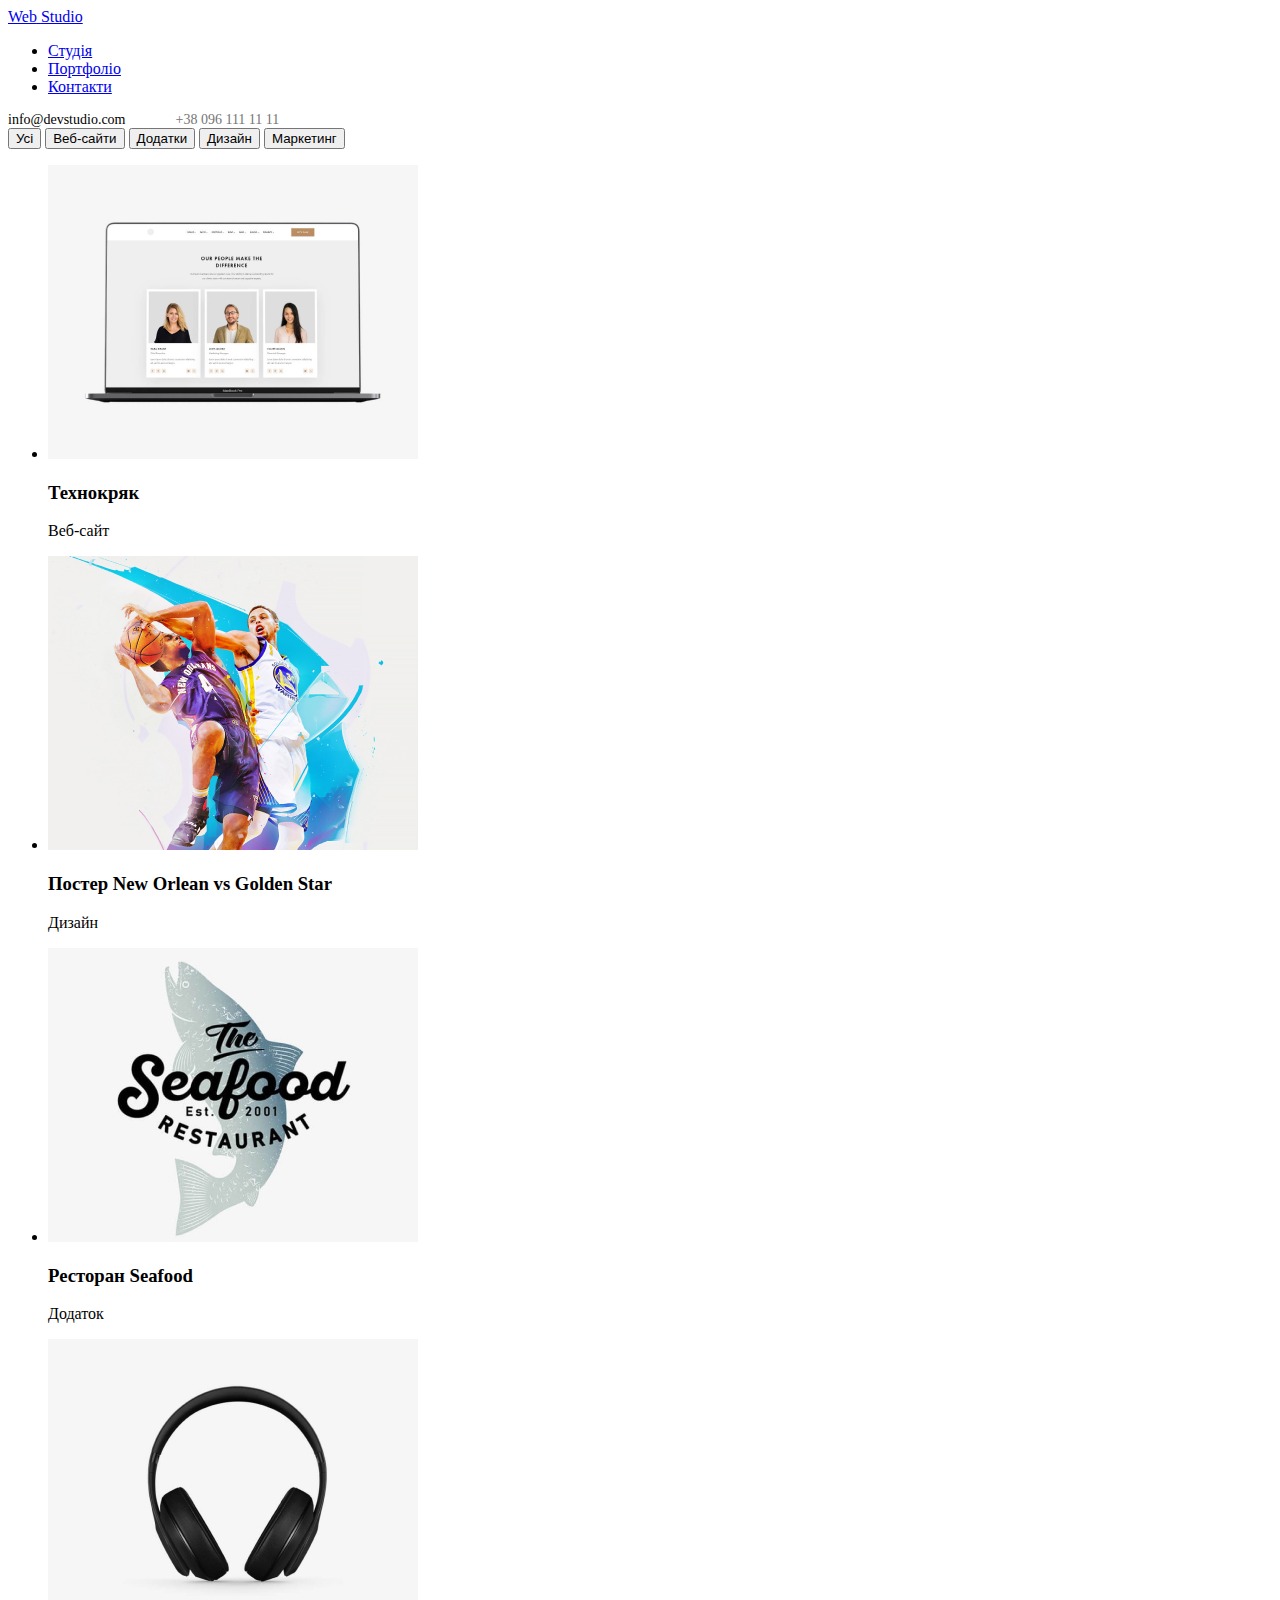
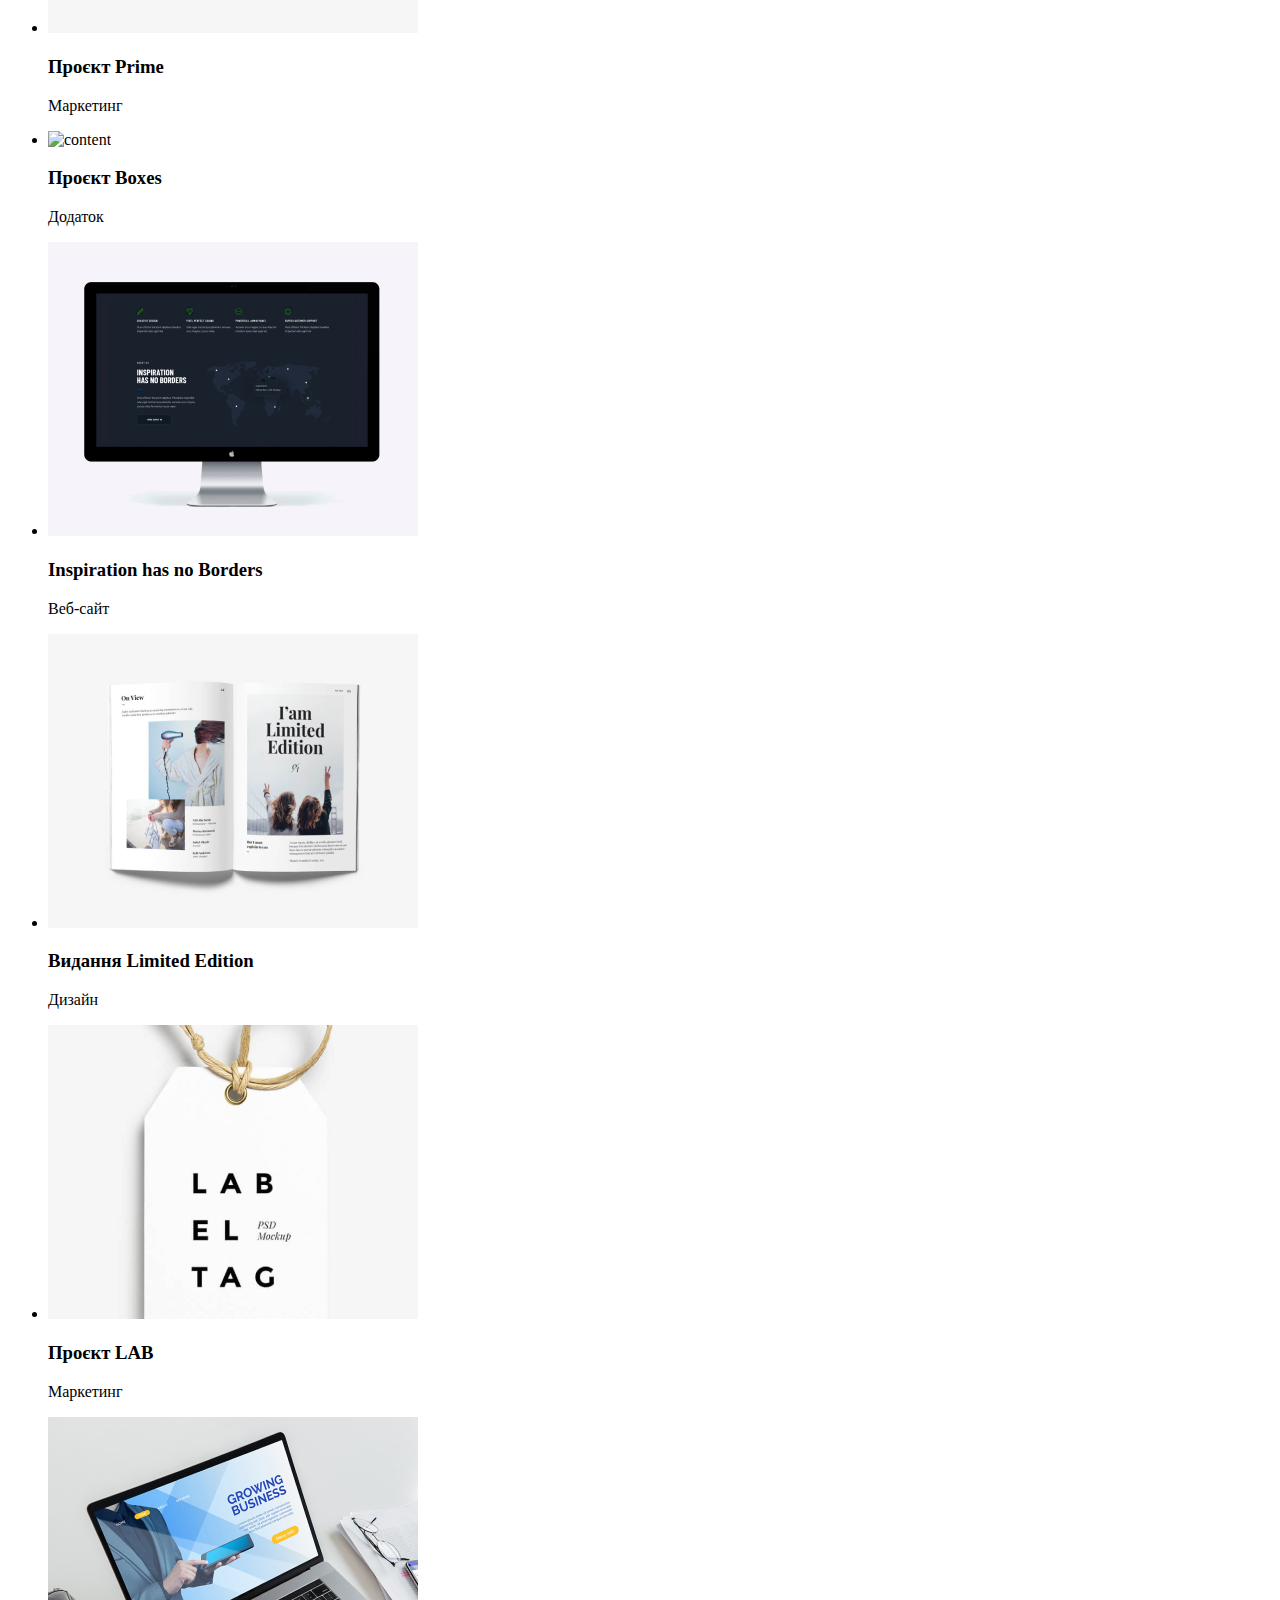
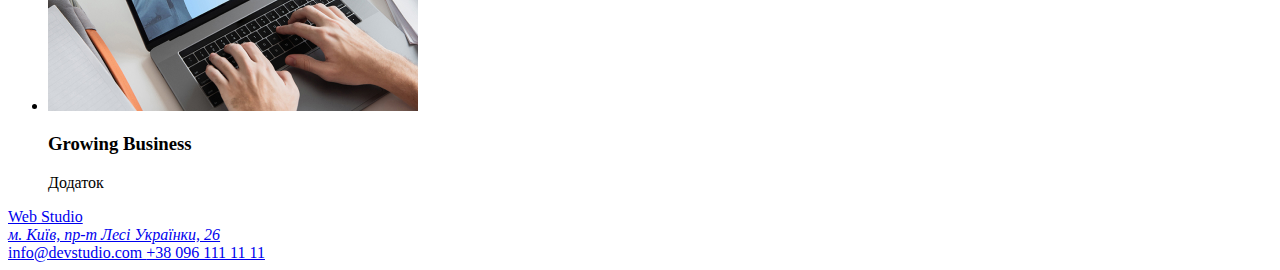
==== commit 9fb4327e: "changed directory name img" ====
--- a/portfolio.html
+++ b/portfolio.html
@@ -1,177 +1,184 @@
 <!DOCTYPE html>
-<html lang="en">
+<html lang="en" class="page">
+  <head>
+    <meta charset="UTF-8" />
+    <meta name="viewport" content="width=device-width, initial-scale=1.0" />
+    <title>WebStudio</title>
+    <link rel="preconnect" href="https://fonts.googleapis.com" />
+    <link rel="preconnect" href="https://fonts.gstatic.com" crossorigin />
+    <link
+      href="https://fonts.googleapis.com/css2?family=Raleway:wght@700&family=Roboto:ital,wght@0,400;0,500;0,900;1,700&display=swap"
+      rel="stylesheet"
+    />
+    <link rel="stylesheet" href="./css/style.css" />
+  </head>
+  <body class="page__body">
+    <header class="header">
+      <div class="container">
+        <div class="header__content">
+          <a href="/" class="logo">
+            <span class="logo__web">Web</span>
+            <span class="logo__studio">Studio</span>
+          </a>
+          <nav class="header__nav">
+            <ul class="nav__list">
+              <li class="nav__item">
+                <a class="nav__link" href="./index.html">Студія</a>
+              </li>
+              <li class="nav__item">
+                <a class="nav__link" href="./portfolio.html">Портфоліо</a>
+              </li>
+              <li class="nav__item">
+                <a class="nav__link" href="#">Контакти</a>
+              </li>
+            </ul>
+          </nav>
+          <div class="contacts">
+            <a href="#" class="contacts__email">info@devstudio.com</a>
+            <a href="#" class="contacts__mobile">+38 096 111 11 11</a>
+          </div>
+        </div>
+      </div>
+    </header>
+    <main>
+      <section class="categories">
+        <div class="filters">
+          <button name="button" class="button__categories">Усі</button>
+          <button name="button" class="button__categories">Веб-сайти</button>
+          <button name="button" class="button__categories">Додатки</button>
+          <button name="button" class="button__categories">Дизайн</button>
+          <button name="button" class="button__categories">Маркетинг</button>
+        </div>
 
-<head>
-  <meta charset="UTF-8">
-  <meta name="viewport" content="width=device-width, initial-scale=1.0">
-  <link rel="preconnect" href="https://fonts.googleapis.com">
-  <link rel="preconnect" href="https://fonts.gstatic.com" crossorigin>
-  <link
-    href="https://fonts.googleapis.com/css2?family=Raleway:wght@700&family=Roboto:ital,wght@0,400;0,500;0,700;0,900;1,400;1,500;1,700;1,900&display=swap"
-    rel="stylesheet">
-  <link rel="stylesheet" href="css/styles.css">
-  <title>Homework 2</title>
-</head>
-
-<body class="page__body">
-  <header>
-    <a class="logo" href="index.html">
-      <span class="logo__web">Web</span>
-      <span class="logo__studio logo__studio--black">Studio</span>
-    </a>
-    <ul class="navigation">
-      <li>
-        <a class="navigation__link" href="#">Студія</a>
-      </li>
-      <li>
-        <a class="navigation__link" href="portfolio.html">Портфоліо</a>
-      </li>
-      <li>
-        <a class="navigation__link" href="#">Контакти</a>
-      </li>
-    </ul>
-    <div class="contacts">
-      <a class="contacts__link" href="mailto:info@devstudio.com">
-        info@devstudio.com
-      </a>
-      <a class="contacts__link" href="tel:+380961111111">
-        +38 096 111 11 11
-      </a>
-    </div>
-  </header>
-  <main>
-    <section class="filter">
-      <ul class="filter__list">
-        <li class="filter__item">
-          <button class="filter__button ">Усі</button>
-        </li>
-        <li class="filter__item">
-          <button class="filter__button">Веб-сайти</button>
-        </li>
-        <li class="filter__item">
-          <button class="filter__button">Додатки</button>
-        </li>
-        <li class="filter__item">
-          <button class="filter__button">Дизайн</button>
-        </li>
-        <li class="filter__item">
-          <button class="filter__button">Маркетинг</button>
-        </li>
-      </ul>
-    </section>
-    <section class="projects">
-      <ul class="projects__list">
-        <li class="projects__item">
-          <img class="projects__images" src="images/portfolio/technoquack.jpg" alt="Технокряк" width="370" height="294">
-          <h3 class="projects__title">
-            Технокряк
-          </h3>
-          <p class="projects__text">
-            Веб-сайт
-          </p>
-        </li>
-        <li class="projects__item">
-          <img class="projects__images" src="images/portfolio/poster_new_orlean_vs_golden_star.jpg"
-            alt="Постер New Orlean vs Golden Star" width="370" height="294">
-          <h3 class="projects__title">
-            Постер New Orlean vs Golden Star
-          </h3>
-          <p class="projects__text">
-            Дизайн
-          </p>
-        </li>
-        <li class="projects__item">
-          <img class="projects__images" src=" images/portfolio/restaurant_Seafood.jpg" alt="Ресторан Seafood"
-            width="370" height="294">
-          <h3 class="projects__title">
-            Ресторан Seafood
-          </h3>
-          <p class="projects__text">
-            Додаток
-          </p>
-        </li>
-      </ul>
-      <ul class="projects__list">
-        <li>
-          <img class="projects__images" src="images/portfolio/project_Prime.jpg" alt="Проєкт Prime" width="370"
-            height="294">
-          <h3 class="projects__title">
-            Проєкт Prime
-          </h3>
-          <p class="projects__text">
-            Маркетинг
-          </p>
-        </li>
-        <li class="projects__item">
-          <img class="projects__images" src="images/portfolio/project_boxes.jpg" alt="Проєкт Boxes" width="370"
-            height="294">
-          <h3 class="projects__title">
-            Проєкт Boxes
-          </h3>
-          <p class="projects__text">
-            Додаток
-          </p>
-        </li>
-        <li class="projects__item">
-          <img class="projects__images" src="images/portfolio/inspiration_has_no_borders.jpg"
-            alt="Inspiration has no Borders" width="370" height="294">
-          <h3>
-            Inspiration has no Borders
-          </h3>
-          <p class="projects__text">
-            Веб-сайт
-          </p>
-        </li>
-      </ul>
-      <ul class="projects__list">
-        <li>
-          <img class="projects__images" src="images/portfolio/limited_edition.jpg" alt="Видання Limited Edition"
-            width="370" height="294">
-          <h3 class="projects__title">
-            Видання Limited Edition
-          </h3>
-          <p class="projects__text">
-            Дизайн
-          </p>
-        </li>
-        <li class="projects__item">
-          <img class="projects__images" src="images/portfolio/project_lab.jpg" alt="Проєкт LAB" width="370"
-            height="294">
-          <h3 class="projects__title">
-            Проєкт LAB
-          </h3>
-          <p class="projects__text">
-            Маркетинг
-          </p>
-        </li>
-        <li>
-          <img class="projects__images" src="images/portfolio/growing_business.jpg" alt="Growing Business" width="370"
-            height="294">
-          <h3 class="projects__title">
-            Growing Business
-          </h3>
-          <p class="projects__text">
-            Додаток
-          </p>
-        </li>
-      </ul>
-    </section>
-  </main>
-
-</body>
-
-<footer class="footer">
-  <a class="logo" href="index.html">
-    <span class="logo__web">Web
-    </span>
-    <span class="logo__studio logo__studio--white">Studio
-    </span>
-  </a>
-  <address>
-    м. Київ, пр-т Лесі Українки, 26 <br>
-    <a class="contacts__link--color" href="mailto:info@devstudio.com">info@devstudio.com</a> <br>
-    <a class="contacts__link--color" href="tel:+380961111111">+38 096 111 11 11</a>
-  </address>
-</footer>
-
-</html>+        <div class="container">
+          <!-- <div class="project"> -->
+          <ul class="project__list">
+            <li class="project__list-item">
+              <img
+                class="contents__image"
+                src="images/portfolio_imges/img1.jpg"
+                alt="content"
+              />
+              <div class="project__content-container">
+                <h3 class="project__title">Технокряк</h3>
+                <p class="project__category">Веб-сайт</p>
+              </div>
+            </li>
+            <li class="project__list-item">
+              <img
+                class="contents__image"
+                src="images/portfolio_imges/img2.jpg"
+                alt="content"
+              />
+              <div class="project__content-container">
+                <h3 class="project__title">Постер New Orlean vs Golden Star</h3>
+                <p class="project__category">Дизайн</p>
+              </div>
+            </li>
+            <li class="project__list-item">
+              <img
+                class="contents__image"
+                src="images/portfolio_imges/img3.jpg"
+                alt="content"
+              />
+              <div class="project__content-container">
+                <h3 class="project__title">Ресторан Seafood</h3>
+                <p class="project__category">Додаток</p>
+              </div>
+            </li>
+            <li class="project__list-item">
+              <img
+                class="contents__image"
+                src="images/portfolio_imges/img4.jpg"
+                alt="content"
+              />
+              <div class="project__content-container">
+                <h3 class="project__title">Проєкт Prime</h3>
+                <p class="project__category">Маркетинг</p>
+              </div>
+            </li>
+            <li class="project__list-item">
+              <img
+                class="contents__image"
+                src="Images/portfolio_imges/img5.jpg"
+                alt="content"
+              />
+              <div class="project__content-container">
+                <h3 class="project__title">Проєкт Boxes</h3>
+                <p class="project__category">Додаток</p>
+              </div>
+            </li>
+            <li class="project__list-item">
+              <img
+                class="contents__image"
+                src="images/portfolio_imges/img6.jpg"
+                alt="content"
+              />
+              <div class="project__content-container">
+                <h3 class="project__title">Inspiration has no Borders</h3>
+                <p class="project__category">Веб-сайт</p>
+              </div>
+            </li>
+            <li class="project__list-item">
+              <img
+                class="contents__image"
+                src="images/portfolio_imges/img7.jpg"
+                alt="content"
+              />
+              <div class="project__content-container">
+                <h3 class="project__title">Видання Limited Edition</h3>
+                <p class="project__category">Дизайн</p>
+              </div>
+            </li>
+            <li class="project__list-item">
+              <img
+                class="contents__image"
+                src="images/portfolio_imges/img8.jpg"
+                alt="content"
+              />
+              <div class="project__content-container">
+                <h3 class="project__title">Проєкт LAB</h3>
+                <p class="project__category">Маркетинг</p>
+              </div>
+            </li>
+            <li class="project__list-item">
+              <img
+                class="contents__image"
+                src="images/portfolio_imges/img9.jpg"
+                alt="content"
+              />
+              <div class="project__content-container">
+                <h3 class="project__title">Growing Business</h3>
+                <p class="project__category">Додаток</p>
+              </div>
+            </li>
+          </ul>
+          <!-- </div> -->
+        </div>
+      </section>
+    </main>
+    <footer class="footer">
+      <div class="container">
+        <div class="footer__content">
+          <a href="#" class="logo">
+            <span class="logo__web">Web</span>
+            <span class="logo__studio--footer">Studio</span>
+          </a>
+          <div class="footer__contacts">
+            <address class="address">
+              <a href="#" class="address__map"
+                >м. Київ, пр-т Лесі Українки, 26</a
+              >
+            </address>
+            <a href="mailto:info@devstudio.com" class="address__link">
+              info@devstudio.com
+            </a>
+            <a href="tel:+380961111111" class="address__link"
+              >+38 096 111 11 11</a
+            >
+          </div>
+        </div>
+      </div>
+    </footer>
+  </body>
+</html>
--- a/css/style.css
+++ b/css/style.css
@@ -0,0 +1,36 @@
+@import url('./utils/reset.css');
+@import url('./utils/normalize.css');
+@import url('./utils/vars.css');
+@import url('./blocks/page.css');
+@import url('./blocks/container.css');
+@import url('./blocks/header.css');
+@import url('./blocks/logo.css');
+@import url('./blocks/navigation.css');
+@import url('./blocks/header_contacts.css');
+@import url(./blocks/hero.css);
+@import url('./blocks/features.css');
+@import url('./blocks/services.css');
+@import url('./blocks/team.css');
+@import url('./blocks/footer.css');
+@import url('./blocks/categories.css');
+@import url(./blocks/projects.css);
+
+
+
+
+
+
+
+
+
+
+
+
+
+
+
+
+
+
+
+
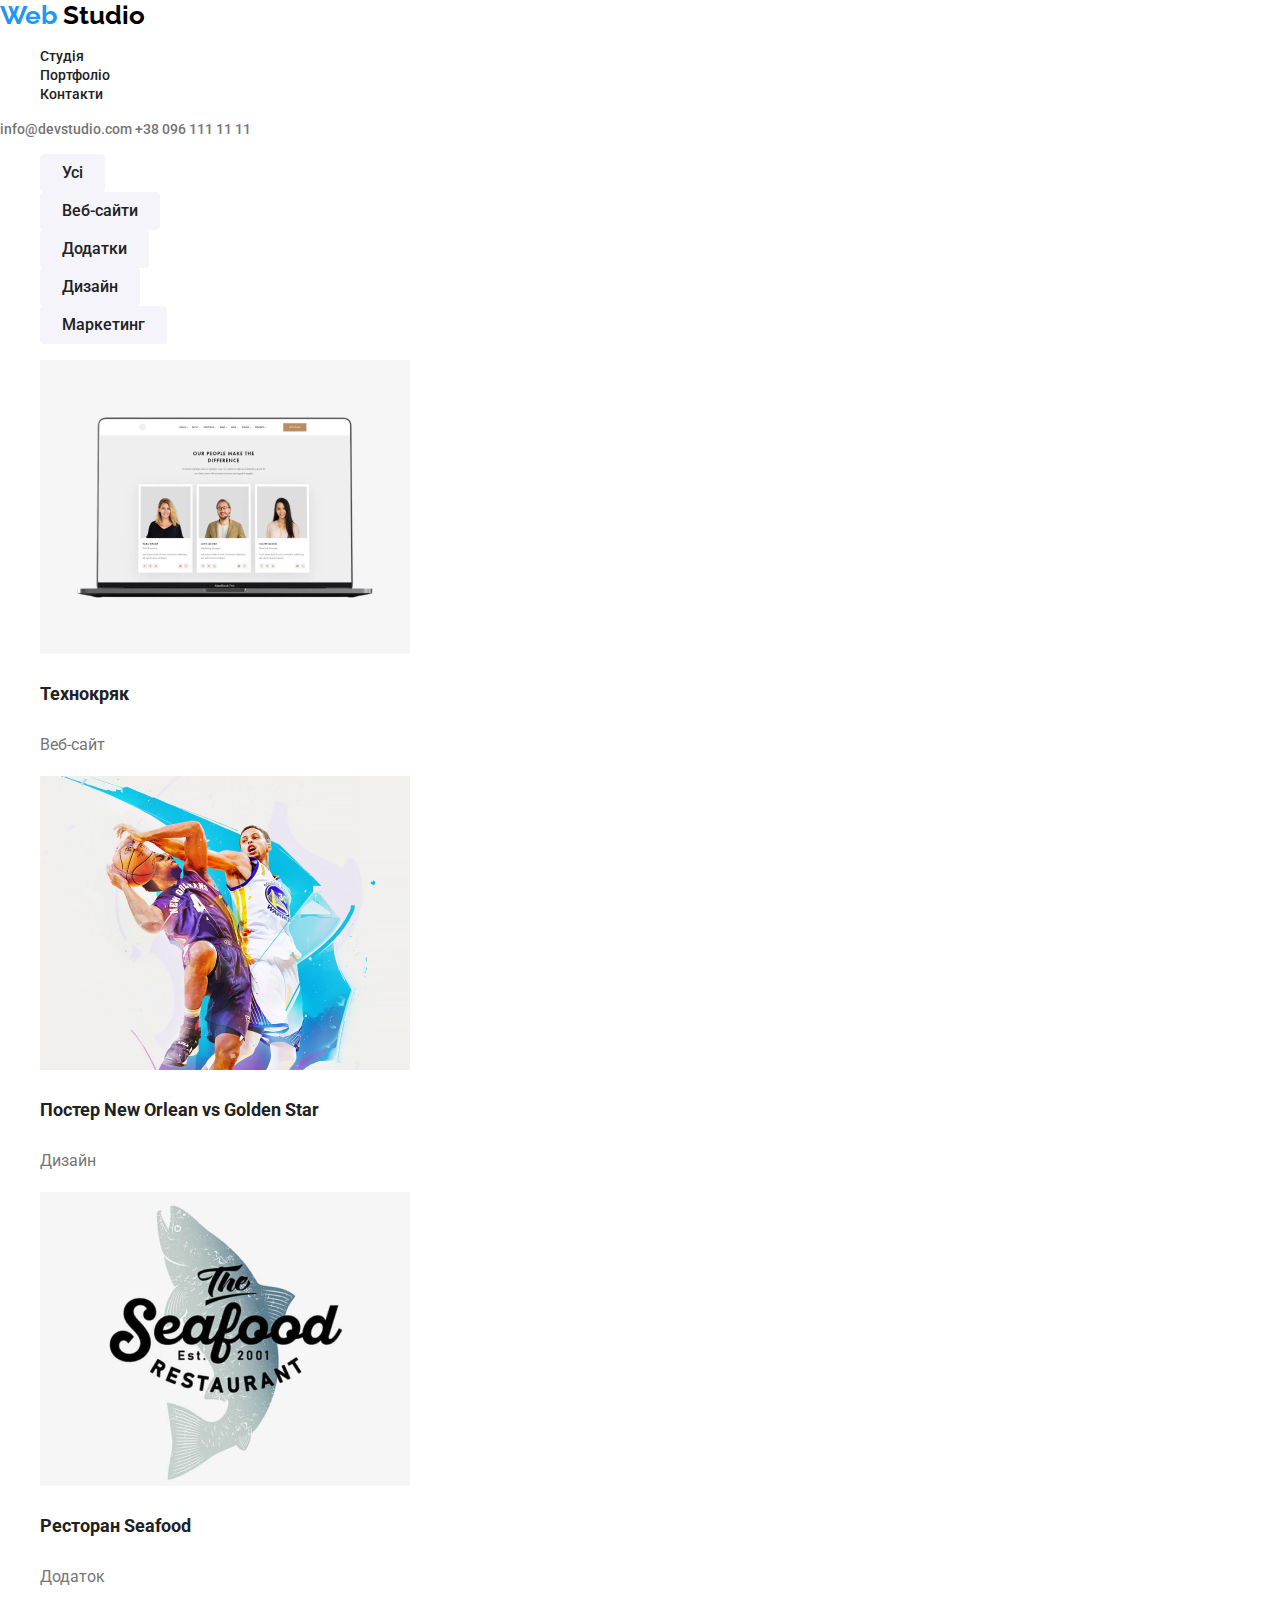
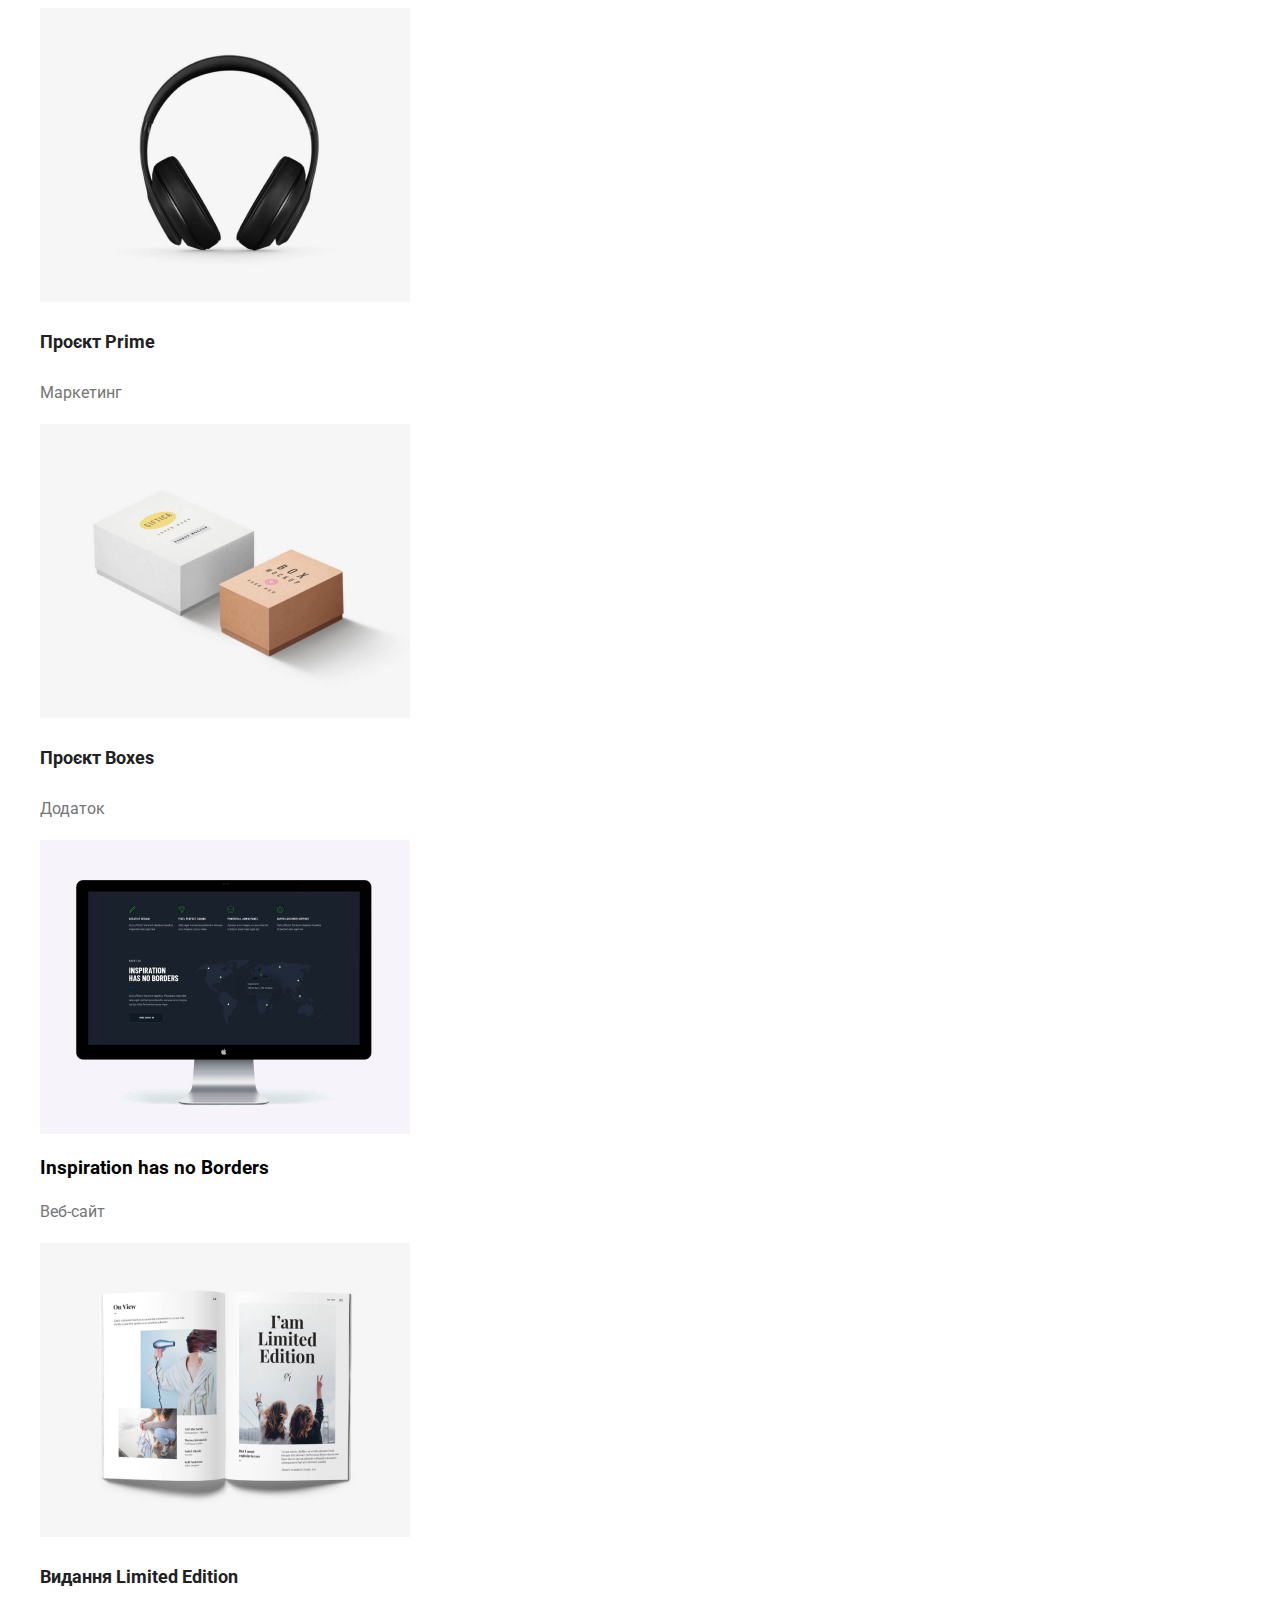
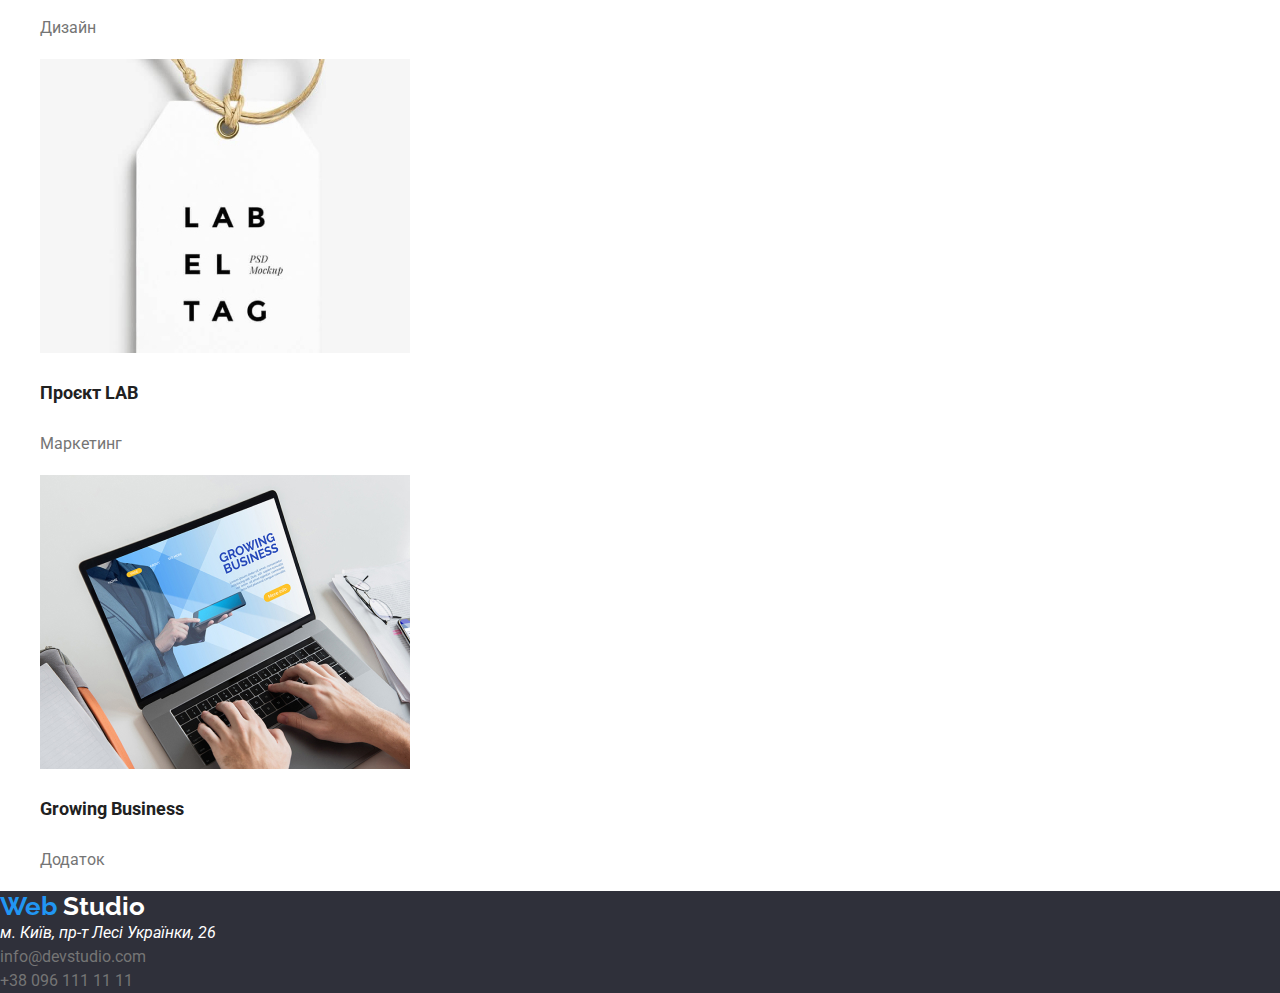
==== commit 56a9c16d: "Merge 00d57c2798dc948115f668868c175585ae444906 into 97b5ed3c5e65cf020edc4765416c707b9472fba7" ====
--- a/portfolio.html
+++ b/portfolio.html
@@ -1,184 +1,189 @@
 <!DOCTYPE html>
-<html lang="en" class="page">
-  <head>
-    <meta charset="UTF-8" />
-    <meta name="viewport" content="width=device-width, initial-scale=1.0" />
-    <title>WebStudio</title>
-    <link rel="preconnect" href="https://fonts.googleapis.com" />
-    <link rel="preconnect" href="https://fonts.gstatic.com" crossorigin />
-    <link
-      href="https://fonts.googleapis.com/css2?family=Raleway:wght@700&family=Roboto:ital,wght@0,400;0,500;0,900;1,700&display=swap"
-      rel="stylesheet"
-    />
-    <link rel="stylesheet" href="./css/style.css" />
-  </head>
-  <body class="page__body">
-    <header class="header">
-      <div class="container">
-        <div class="header__content">
-          <a href="/" class="logo">
-            <span class="logo__web">Web</span>
-            <span class="logo__studio">Studio</span>
-          </a>
-          <nav class="header__nav">
-            <ul class="nav__list">
-              <li class="nav__item">
-                <a class="nav__link" href="./index.html">Студія</a>
-              </li>
-              <li class="nav__item">
-                <a class="nav__link" href="./portfolio.html">Портфоліо</a>
-              </li>
-              <li class="nav__item">
-                <a class="nav__link" href="#">Контакти</a>
-              </li>
-            </ul>
-          </nav>
-          <div class="contacts">
-            <a href="#" class="contacts__email">info@devstudio.com</a>
-            <a href="#" class="contacts__mobile">+38 096 111 11 11</a>
-          </div>
-        </div>
+<html lang="en">
+
+<head>
+  <meta charset="UTF-8">
+  <meta name="viewport" content="width=device-width, initial-scale=1.0">
+  <link rel="preconnect" href="https://fonts.googleapis.com">
+  <link rel="preconnect" href="https://fonts.gstatic.com" crossorigin>
+  <link
+    href="https://fonts.googleapis.com/css2?family=Raleway:wght@700&family=Roboto:ital,wght@0,400;0,500;0,700;0,900;1,400;1,500;1,700;1,900&display=swap"
+    rel="stylesheet">
+  <link rel="stylesheet" href="css/styles.css">
+  <title>WebStudio</title>
+</head>
+
+<body class="page__body">
+  <header class="header">
+    <div class="header__container">
+      <a class="logo" href="index.html">
+        <span class="logo__web">Web</span>
+        <span class="logo__studio logo__studio--black">Studio</span>
+      </a>
+      <nav>
+        <ul class="list__navigation">
+          <li class="item__navigation">
+            <a class="link__navigation" href="index.html">Студія
+            </a>
+          </li>
+          <li class="item__navigation">
+            <a class="link__navigation" href="portfolio.html">Портфоліо
+            </a>
+          </li>
+          <li class="item__navigation">
+            <a class="link__navigation" href="#">Контакти
+            </a>
+          </li>
+        </ul>
+      </nav>
+      <div class="contacts">
+        <a class="contacts__link" href="mailto:info@devstudio.com">
+          info@devstudio.com
+        </a>
+        <a class="contacts__link" href="tel:+380961111111">
+          +38 096 111 11 11
+        </a>
       </div>
-    </header>
-    <main>
-      <section class="categories">
-        <div class="filters">
-          <button name="button" class="button__categories">Усі</button>
-          <button name="button" class="button__categories">Веб-сайти</button>
-          <button name="button" class="button__categories">Додатки</button>
-          <button name="button" class="button__categories">Дизайн</button>
-          <button name="button" class="button__categories">Маркетинг</button>
-        </div>
+    </div>
+  </header>
+  <main>
+    <div class="container">
+      <section class="filter">
+        <ul class="filter__list">
+          <li class="filter__item">
+            <button class="button filter__button" type="button">Усі
+            </button>
+          </li>
+          <li class="filter__item">
+            <button class="button filter__button" type="button">Веб-сайти
+            </button>
+          </li>
+          <li class="filter__item">
+            <button class="button filter__button" type="button">Додатки
+            </button>
+          </li>
+          <li class="filter__item">
+            <button class="button filter__button" type="button">Дизайн
+            </button>
+          </li>
+          <li class="filter__item">
+            <button class="button filter__button" type="button">Маркетинг
+            </button>
+          </li>
+        </ul>
+      </section>
+      <section class="projects">
+        <ul class="projects__list">
+          <li class="projects__item">
+            <img class="projects__image" src="images/portfolio/technoquack.jpg" alt="Технокряк">
+            <h3 class="projects__title">
+              Технокряк
+            </h3>
+            <p class="projects__text">
+              Веб-сайт
+            </p>
+          </li>
+          <li class="projects__item">
+            <img class="projects__image" src="images/portfolio/poster_new_orlean_vs_golden_star.jpg"
+              alt="Постер New Orlean vs Golden Star">
+            <h3 class="projects__title">
+              Постер New Orlean vs Golden Star
+            </h3>
+            <p class="projects__text">
+              Дизайн
+            </p>
+          </li>
+          <li class="projects__item">
+            <img class="projects__image" src=" images/portfolio/restaurant_Seafood.jpg" alt="Ресторан Seafood">
+            <h3 class="projects__title">
+              Ресторан Seafood
+            </h3>
+            <p class="projects__text">
+              Додаток
+            </p>
+          </li>
+        </ul>
+        <ul class="projects__list">
+          <li class="projects__item">
+            <img class="projects__image" src="images/portfolio/project_Prime.jpg" alt="Проєкт Prime">
+            <h3 class="projects__title">
+              Проєкт Prime
+            </h3>
+            <p class="projects__text">
+              Маркетинг
+            </p>
+          </li>
+          <li class="projects__item">
+            <img class="projects__image" src="images/portfolio/project_boxes.jpg" alt="Проєкт Boxes">
+            <h3 class="projects__title">
+              Проєкт Boxes
+            </h3>
+            <p class="projects__text">
+              Додаток
+            </p>
+          </li>
+          <li class="projects__item">
+            <img class="projects__image" src="images/portfolio/inspiration_has_no_borders.jpg"
+              alt="Inspiration has no Borders">
+            <h3>
+              Inspiration has no Borders
+            </h3>
+            <p class="projects__text">
+              Веб-сайт
+            </p>
+          </li>
+        </ul>
+        <ul class="projects__list">
+          <li class="projects__item">
+            <img class="projects__image" src="images/portfolio/limited_edition.jpg" alt="Видання Limited Edition">
+            <h3 class="projects__title">
+              Видання Limited Edition
+            </h3>
+            <p class="projects__text">
+              Дизайн
+            </p>
+          </li>
+          <li class="projects__item">
+            <img class="projects__image" src="images/portfolio/project_lab.jpg" alt="Проєкт LAB">
+            <h3 class="projects__title">
+              Проєкт LAB
+            </h3>
+            <p class="projects__text">
+              Маркетинг
+            </p>
+          </li>
+          <li class="projects__item">
+            <img class="projects__image" src="images/portfolio/growing_business.jpg" alt="Growing Business">
+            <h3 class="projects__title">
+              Growing Business
+            </h3>
+            <p class="projects__text">
+              Додаток
+            </p>
+          </li>
+        </ul>
+      </section>
+    </div>
+  </main>
 
-        <div class="container">
-          <!-- <div class="project"> -->
-          <ul class="project__list">
-            <li class="project__list-item">
-              <img
-                class="contents__image"
-                src="images/portfolio_imges/img1.jpg"
-                alt="content"
-              />
-              <div class="project__content-container">
-                <h3 class="project__title">Технокряк</h3>
-                <p class="project__category">Веб-сайт</p>
-              </div>
-            </li>
-            <li class="project__list-item">
-              <img
-                class="contents__image"
-                src="images/portfolio_imges/img2.jpg"
-                alt="content"
-              />
-              <div class="project__content-container">
-                <h3 class="project__title">Постер New Orlean vs Golden Star</h3>
-                <p class="project__category">Дизайн</p>
-              </div>
-            </li>
-            <li class="project__list-item">
-              <img
-                class="contents__image"
-                src="images/portfolio_imges/img3.jpg"
-                alt="content"
-              />
-              <div class="project__content-container">
-                <h3 class="project__title">Ресторан Seafood</h3>
-                <p class="project__category">Додаток</p>
-              </div>
-            </li>
-            <li class="project__list-item">
-              <img
-                class="contents__image"
-                src="images/portfolio_imges/img4.jpg"
-                alt="content"
-              />
-              <div class="project__content-container">
-                <h3 class="project__title">Проєкт Prime</h3>
-                <p class="project__category">Маркетинг</p>
-              </div>
-            </li>
-            <li class="project__list-item">
-              <img
-                class="contents__image"
-                src="Images/portfolio_imges/img5.jpg"
-                alt="content"
-              />
-              <div class="project__content-container">
-                <h3 class="project__title">Проєкт Boxes</h3>
-                <p class="project__category">Додаток</p>
-              </div>
-            </li>
-            <li class="project__list-item">
-              <img
-                class="contents__image"
-                src="images/portfolio_imges/img6.jpg"
-                alt="content"
-              />
-              <div class="project__content-container">
-                <h3 class="project__title">Inspiration has no Borders</h3>
-                <p class="project__category">Веб-сайт</p>
-              </div>
-            </li>
-            <li class="project__list-item">
-              <img
-                class="contents__image"
-                src="images/portfolio_imges/img7.jpg"
-                alt="content"
-              />
-              <div class="project__content-container">
-                <h3 class="project__title">Видання Limited Edition</h3>
-                <p class="project__category">Дизайн</p>
-              </div>
-            </li>
-            <li class="project__list-item">
-              <img
-                class="contents__image"
-                src="images/portfolio_imges/img8.jpg"
-                alt="content"
-              />
-              <div class="project__content-container">
-                <h3 class="project__title">Проєкт LAB</h3>
-                <p class="project__category">Маркетинг</p>
-              </div>
-            </li>
-            <li class="project__list-item">
-              <img
-                class="contents__image"
-                src="images/portfolio_imges/img9.jpg"
-                alt="content"
-              />
-              <div class="project__content-container">
-                <h3 class="project__title">Growing Business</h3>
-                <p class="project__category">Додаток</p>
-              </div>
-            </li>
-          </ul>
-          <!-- </div> -->
-        </div>
-      </section>
-    </main>
-    <footer class="footer">
-      <div class="container">
-        <div class="footer__content">
-          <a href="#" class="logo">
-            <span class="logo__web">Web</span>
-            <span class="logo__studio--footer">Studio</span>
-          </a>
-          <div class="footer__contacts">
-            <address class="address">
-              <a href="#" class="address__map"
-                >м. Київ, пр-т Лесі Українки, 26</a
-              >
-            </address>
-            <a href="mailto:info@devstudio.com" class="address__link">
-              info@devstudio.com
-            </a>
-            <a href="tel:+380961111111" class="address__link"
-              >+38 096 111 11 11</a
-            >
-          </div>
-        </div>
-      </div>
-    </footer>
-  </body>
-</html>
+</body>
+
+<footer class="footer">
+  <a class="logo" href="index.html">
+    <span class="logo__web">Web
+    </span>
+    <span class="logo__studio logo__studio--white">Studio
+    </span>
+  </a>
+  <address class="address">
+    м. Київ, пр-т Лесі Українки, 26 
+    <br>
+  </address>
+    <a class="contacts__link--footer" href="mailto:info@devstudio.com">info@devstudio.com
+    </a> 
+    <br>
+    <a class="contacts__link--footer" href="tel:+380961111111">+38 096 111 11 11
+    </a>
+</footer>
+
+</html>--- a/css/styles.css
+++ b/css/styles.css
@@ -0,0 +1,241 @@
+/* general */
+
+:root {
+  --secondary-color: #212121;
+  --main-color: #2196f3;
+  --accent-color: #757575;
+  --background-color: #2F303A;
+  --filter-color: #F5F4FA;
+}
+
+.page__body {
+  margin: 0;
+  padding: 0;
+
+  font-family: 'Raleway', sans-serif;
+  font-family: 'Roboto', sans-serif;
+}
+
+.button {
+  cursor: pointer;
+}
+
+/* header */
+
+.logo {
+  font-family: Raleway;
+  font-size: 26px;
+  font-weight: 700;
+
+  text-decoration: none;
+}
+
+.logo__web {
+  color: var(--main-color);
+}
+
+.logo__studio {
+  color: #fff;
+}
+
+.logo__studio--black {
+  color: #000;
+}
+
+.list__navigation {
+  list-style: none;
+}
+
+.link__navigation {
+  text-decoration: none;
+
+  color: var(--secondary-color);
+
+  font-size: 14px;
+  font-weight: 500;
+}
+
+.link__navigation:hover,
+.link__navigation:focus {
+  color: var(--main-color);
+}
+
+.contacts__link {
+  text-decoration: none;
+
+  color: var(--accent-color);
+
+  font-size: 14px;
+  font-weight: 500;
+}
+
+.contacts__link:focus,
+.contacts__link:hover {
+  color: var(--main-color);
+}
+
+/* site studio */
+
+.hero {
+  background-color: var(--background-color);
+}
+
+.hero__main-title {
+  text-align: center;
+  font-size: 44px;
+  line-height: 60px;
+  text-transform: uppercase;
+
+  color: #fff;
+
+  font-weight: 900;
+
+}
+
+.hero__button {
+  padding: 10px 32px;
+
+  text-align: center;
+  font-size: 16px;
+  font-weight: 700;
+  line-height: 30px;
+
+  color: #fff;
+  background-color: var(--main-color);
+
+  border-radius: 4px;
+  border: none;
+}
+
+.features__list {
+  list-style: none;
+}
+
+.features__title {
+  font-size: 14px;
+
+  text-transform: uppercase;
+
+  color: var(--secondary-color);
+}
+
+.features__text {
+  font-size: 14px;
+  font-weight: 400;
+  line-height: 24px;
+
+  color: var(--accent-color);
+}
+
+.section__title {
+  font-size: 36px;
+  font-weight: 700;
+
+  color: var(--secondary-color);
+}
+
+.services__list {
+  list-style: none;
+}
+
+.services__image {
+  width: 370px;
+  height: 294px;
+}
+
+.team__list {
+  list-style: none;
+}
+
+.team__image {
+  width: 270px;
+  height: 260px;
+}
+
+.team__name {
+  font-size: 16px;
+  font-weight: 500;
+
+  color: var(--secondary-color);
+}
+
+.team__role {
+  color: var(--accent-color);
+}
+
+/* site portfolio */
+
+.filter__list {
+  list-style: none;
+}
+
+.filter__button {
+  padding: 6px 22px;
+
+  text-align: center;
+  font-size: 16px;
+  font-weight: 500;
+  line-height: 26px;
+  font-family: Roboto;
+
+  color: var(--secondary-color);
+  background-color: var(--filter-color);
+
+  border: none;
+  border-radius: 4px;
+}
+
+.filter__button:focus,
+.filter__button:hover {
+  background-color: var(--main-color);
+  color: #fff;
+}
+
+.projects__list {
+  list-style: none;
+}
+
+.projects__image {
+  width: 370px;
+  height: 294px;
+}
+
+.projects__title {
+  line-height: 36px;
+  font-size: 18px;
+  font-weight: 700;
+
+  color: var(--secondary-color);
+}
+
+.projects__text {
+  font-size: 16px;
+  line-height: 30px;
+
+  color: var(--accent-color);
+}
+
+/* footer */
+
+.footer {
+  background-color: var(--background-color);
+}
+
+.address {
+  line-height: 24px;
+
+  color: #fff;
+}
+
+.contacts__link--footer {
+  text-decoration: none;
+
+  line-height: 24px;
+
+  color: var(--accent-color);
+}
+
+.contacts__link--footer:hover,
+.contacts__link--footer:focus {
+  color: var(--main-color);
+}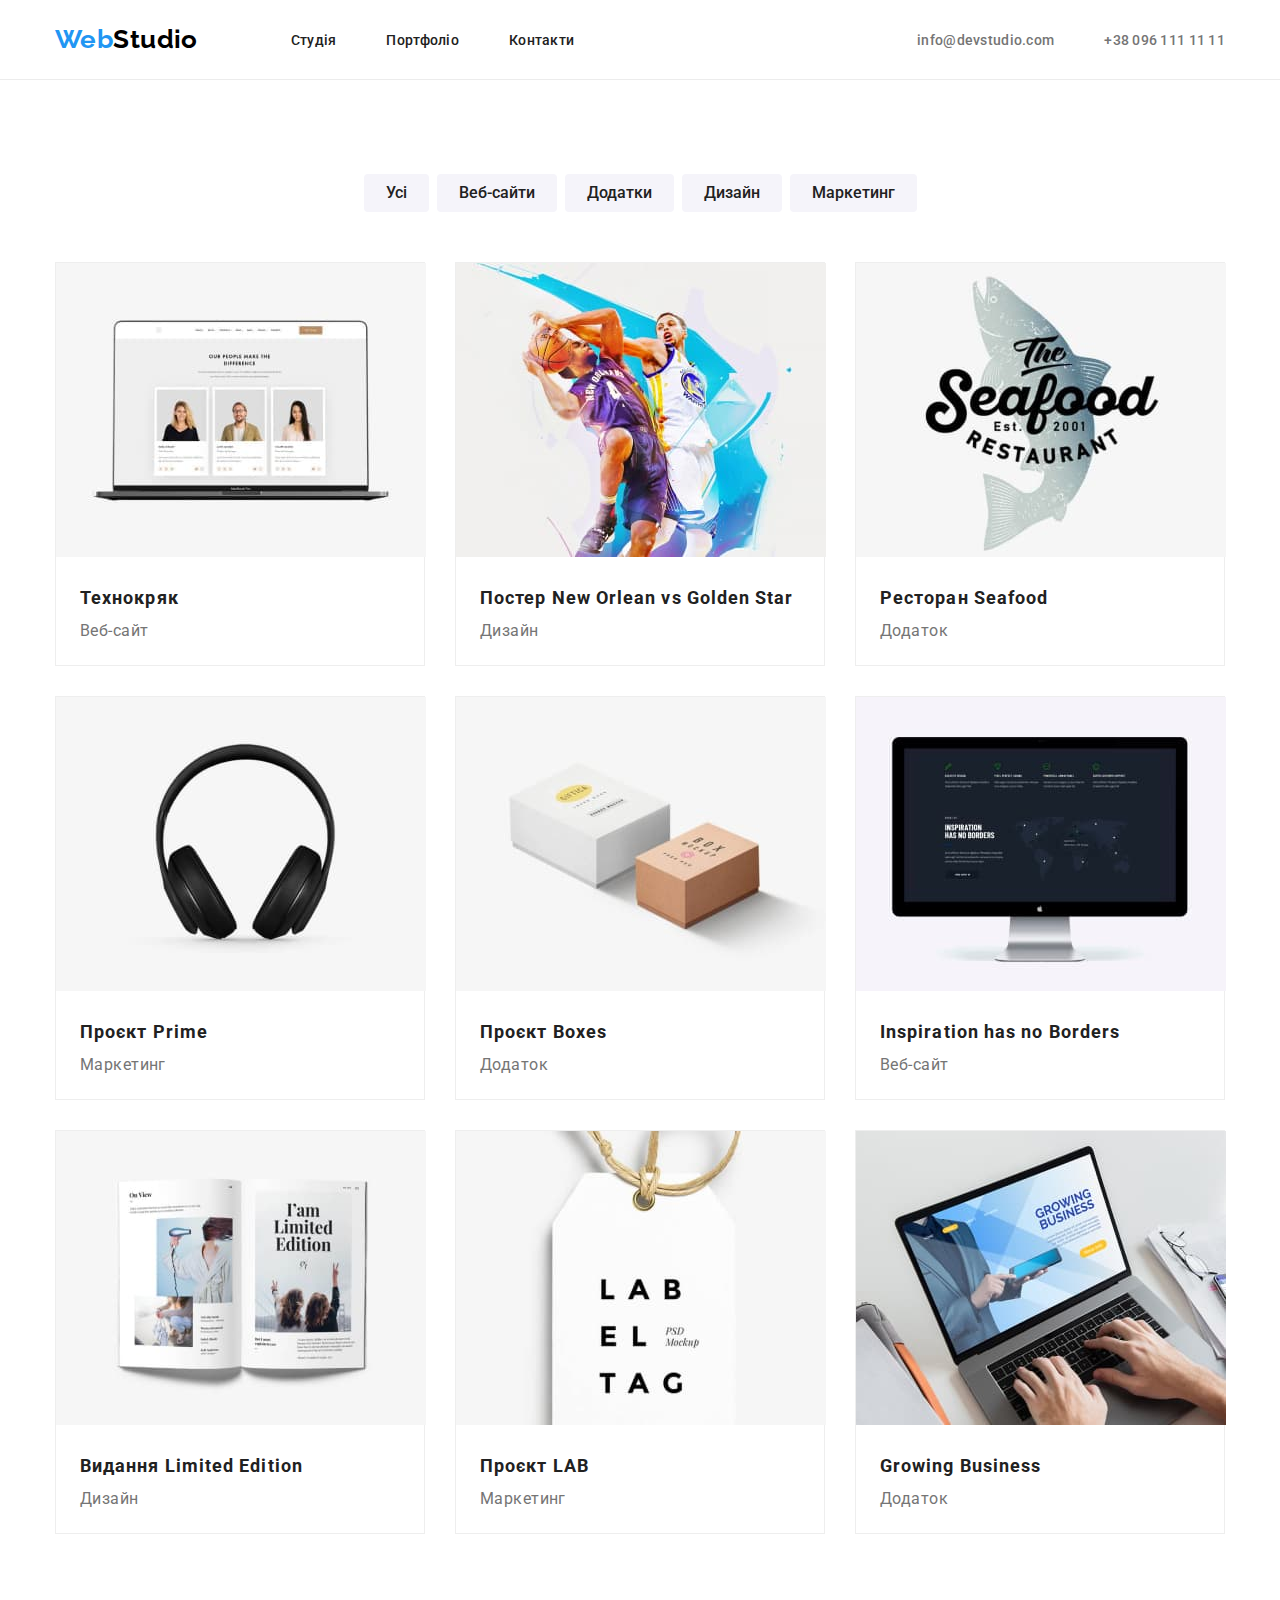
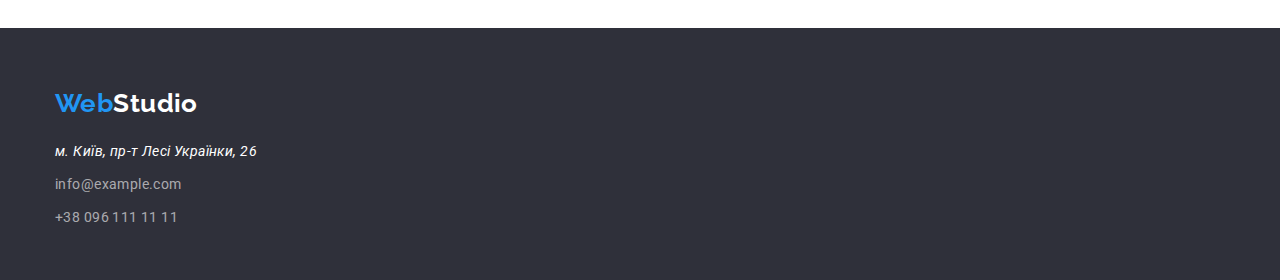
==== commit bff59cf2: "homework-2: add main page & portfolio page layouts" ====
--- a/portfolio.html
+++ b/portfolio.html
@@ -1,189 +1,141 @@
-<!DOCTYPE html>
+<!doctype html>
 <html lang="en">
+<head>
+    <meta charset="UTF-8">
+    <link rel="stylesheet" href="css/styles.css">
+    <title>Portfolio</title>
+</head>
+<body>
+<header class="header header-portfolio">
+    <div class="header__container">
+        <a href="index.html" class="logo logo--header"><span class="logo--blue">Web</span>Studio</a>
+        <nav class="nav">
+            <ul class="nav__list">
+                <li class="nav__item">
+                    <a href="index.html" class="nav__link">Студія</a>
+                </li>
+                <li class="nav__item">
+                    <a href="portfolio.html" class="nav__link">Портфоліо</a>
+                </li>
+                <li class="nav__item">
+                    <a href="#" class="nav__link">Контакти</a>
+                </li>
+            </ul>
+        </nav>
+        <div class="contacts">
+            <a href="mailto:info@devstudio.com" class="contacts__item contacts__item--header">info@devstudio.com</a>
+            <a href="tel:380961111111" class="contacts__item contacts__item--header">+38 096 111 11 11</a>
+        </div>
+    </div>
+</header>
+<main>
+    <section class="portfolio">
+        <div class="portfolio__container">
+            <ul class="filters">
+                <li class="filters__item">
+                    <button type="button" class="filters__button">Усі</button>
+                </li>
+                <li class="filters__item">
+                    <button type="button" class="filters__button">Веб-сайти</button>
+                </li>
+                <li class="filters__item">
+                    <button type="button" class="filters__button">Додатки</button>
+                </li>
+                <li class="filters__item">
+                    <button type="button" class="filters__button">Дизайн</button>
+                </li>
+                <li class="filters__item">
+                    <button type="button" class="filters__button">Маркетинг</button>
+                </li>
+            </ul>
+            <div class="projects">
+                <ul class="projects__list">
+                    <li class="project__item">
+                        <img class="project__image" src="images/portfolio-img-1.jpg" alt="Технокряк" width="370">
+                        <div class="project__box">
+                            <h3 class="project__title">Технокряк</h3>
+                            <p class="project__description">Веб-сайт</p>
+                        </div>
 
-<head>
-  <meta charset="UTF-8">
-  <meta name="viewport" content="width=device-width, initial-scale=1.0">
-  <link rel="preconnect" href="https://fonts.googleapis.com">
-  <link rel="preconnect" href="https://fonts.gstatic.com" crossorigin>
-  <link
-    href="https://fonts.googleapis.com/css2?family=Raleway:wght@700&family=Roboto:ital,wght@0,400;0,500;0,700;0,900;1,400;1,500;1,700;1,900&display=swap"
-    rel="stylesheet">
-  <link rel="stylesheet" href="css/styles.css">
-  <title>WebStudio</title>
-</head>
+                    </li>
+                    <li class="project__item">
+                        <img class="project__image" src="images/portfolio-img-2.jpg"
+                             alt="Постер New Orlean vs Golden Star" width="370">
+                        <div class="project__box">
+                            <h3 class="project__title">Постер New Orlean vs Golden Star</h3>
+                            <p class="project__description">Дизайн</p>
+                        </div>
+                    </li>
+                    <li class="project__item">
+                        <img class="project__image" src="images/portfolio-img-3.jpg" alt="Ресторан Seafood" width="370">
+                        <div class="project__box">
+                            <h3 class="project__title">Ресторан Seafood</h3>
+                            <p class="project__description">Додаток</p>
+                        </div>
 
-<body class="page__body">
-  <header class="header">
-    <div class="header__container">
-      <a class="logo" href="index.html">
-        <span class="logo__web">Web</span>
-        <span class="logo__studio logo__studio--black">Studio</span>
-      </a>
-      <nav>
-        <ul class="list__navigation">
-          <li class="item__navigation">
-            <a class="link__navigation" href="index.html">Студія
-            </a>
-          </li>
-          <li class="item__navigation">
-            <a class="link__navigation" href="portfolio.html">Портфоліо
-            </a>
-          </li>
-          <li class="item__navigation">
-            <a class="link__navigation" href="#">Контакти
-            </a>
-          </li>
-        </ul>
-      </nav>
-      <div class="contacts">
-        <a class="contacts__link" href="mailto:info@devstudio.com">
-          info@devstudio.com
-        </a>
-        <a class="contacts__link" href="tel:+380961111111">
-          +38 096 111 11 11
-        </a>
-      </div>
+                    </li>
+                    <li class="project__item">
+                        <img class="project__image" src="images/portfolio-img-4.jpg" alt="Проєкт Prime" width="370">
+                        <div class="project__box">
+                            <h3 class="project__title">Проєкт Prime</h3>
+                            <p class="project__description">Маркетинг</p>
+                        </div>
+
+                    </li>
+                    <li class="project__item">
+                        <img class="project__image" src="images/portfolio-img-5.jpg" alt="Проєкт Boxes" width="370">
+                        <div class="project__box">
+                            <h3 class="project__title">Проєкт Boxes</h3>
+                            <p class="project__description">Додаток</p>
+                        </div>
+
+                    </li>
+                    <li class="project__item">
+                        <img class="project__image" src="images/portfolio-img-6.jpg" alt="Inspiration has no Borders"
+                             width="370">
+                        <div class="project__box">
+                            <h3 class="project__title">Inspiration has no Borders</h3>
+                            <p class="project__description">Веб-сайт</p>
+                        </div>
+
+                    </li>
+                    <li class="project__item">
+                        <img class="project__image" src="images/portfolio-img-7.jpg" alt="Видання Limited Edition"
+                             width="370">
+                        <div class="project__box">
+                            <h3 class="project__title">Видання Limited Edition</h3>
+                            <p class="project__description">Дизайн</p>
+                        </div>
+
+                    </li>
+                    <li class="project__item">
+                        <img class="project__image" src="images/portfolio-img-8.jpg" alt="Проєкт LAB" width="370">
+                        <div class="project__box">
+                            <h3 class="project__title">Проєкт LAB</h3>
+                            <p class="project__description">Маркетинг</p>
+                        </div>
+                    </li>
+                    <li class="project__item">
+                        <img class="project__image" src="images/portfolio-img-9.jpg" alt="Growing Business" width="370">
+                        <div class="project__box">
+                            <h3 class="project__title">Growing Business</h3>
+                            <p class="project__description">Додаток</p>
+                        </div>
+                    </li>
+                </ul>
+            </div>
+        </div>
+    </section>
+</main>
+<footer class="footer">
+    <div class="footer__container">
+        <a href="index.html" class="logo logo--footer"><span class="logo--blue">Web</span>Studio</a>
+        <div class="contacts contacts--column">
+            <address class="contacts__address">м. Київ, пр-т Лесі Українки, 26</address>
+            <a href="mailto:info@example.com" class="contacts__item contacts__item--footer">info@example.com</a>
+            <a href="tel:380961111111" class="contacts__item contacts__item--footer">+38 096 111 11 11</a>
+        </div>
     </div>
-  </header>
-  <main>
-    <div class="container">
-      <section class="filter">
-        <ul class="filter__list">
-          <li class="filter__item">
-            <button class="button filter__button" type="button">Усі
-            </button>
-          </li>
-          <li class="filter__item">
-            <button class="button filter__button" type="button">Веб-сайти
-            </button>
-          </li>
-          <li class="filter__item">
-            <button class="button filter__button" type="button">Додатки
-            </button>
-          </li>
-          <li class="filter__item">
-            <button class="button filter__button" type="button">Дизайн
-            </button>
-          </li>
-          <li class="filter__item">
-            <button class="button filter__button" type="button">Маркетинг
-            </button>
-          </li>
-        </ul>
-      </section>
-      <section class="projects">
-        <ul class="projects__list">
-          <li class="projects__item">
-            <img class="projects__image" src="images/portfolio/technoquack.jpg" alt="Технокряк">
-            <h3 class="projects__title">
-              Технокряк
-            </h3>
-            <p class="projects__text">
-              Веб-сайт
-            </p>
-          </li>
-          <li class="projects__item">
-            <img class="projects__image" src="images/portfolio/poster_new_orlean_vs_golden_star.jpg"
-              alt="Постер New Orlean vs Golden Star">
-            <h3 class="projects__title">
-              Постер New Orlean vs Golden Star
-            </h3>
-            <p class="projects__text">
-              Дизайн
-            </p>
-          </li>
-          <li class="projects__item">
-            <img class="projects__image" src=" images/portfolio/restaurant_Seafood.jpg" alt="Ресторан Seafood">
-            <h3 class="projects__title">
-              Ресторан Seafood
-            </h3>
-            <p class="projects__text">
-              Додаток
-            </p>
-          </li>
-        </ul>
-        <ul class="projects__list">
-          <li class="projects__item">
-            <img class="projects__image" src="images/portfolio/project_Prime.jpg" alt="Проєкт Prime">
-            <h3 class="projects__title">
-              Проєкт Prime
-            </h3>
-            <p class="projects__text">
-              Маркетинг
-            </p>
-          </li>
-          <li class="projects__item">
-            <img class="projects__image" src="images/portfolio/project_boxes.jpg" alt="Проєкт Boxes">
-            <h3 class="projects__title">
-              Проєкт Boxes
-            </h3>
-            <p class="projects__text">
-              Додаток
-            </p>
-          </li>
-          <li class="projects__item">
-            <img class="projects__image" src="images/portfolio/inspiration_has_no_borders.jpg"
-              alt="Inspiration has no Borders">
-            <h3>
-              Inspiration has no Borders
-            </h3>
-            <p class="projects__text">
-              Веб-сайт
-            </p>
-          </li>
-        </ul>
-        <ul class="projects__list">
-          <li class="projects__item">
-            <img class="projects__image" src="images/portfolio/limited_edition.jpg" alt="Видання Limited Edition">
-            <h3 class="projects__title">
-              Видання Limited Edition
-            </h3>
-            <p class="projects__text">
-              Дизайн
-            </p>
-          </li>
-          <li class="projects__item">
-            <img class="projects__image" src="images/portfolio/project_lab.jpg" alt="Проєкт LAB">
-            <h3 class="projects__title">
-              Проєкт LAB
-            </h3>
-            <p class="projects__text">
-              Маркетинг
-            </p>
-          </li>
-          <li class="projects__item">
-            <img class="projects__image" src="images/portfolio/growing_business.jpg" alt="Growing Business">
-            <h3 class="projects__title">
-              Growing Business
-            </h3>
-            <p class="projects__text">
-              Додаток
-            </p>
-          </li>
-        </ul>
-      </section>
-    </div>
-  </main>
-
+</footer>
 </body>
-
-<footer class="footer">
-  <a class="logo" href="index.html">
-    <span class="logo__web">Web
-    </span>
-    <span class="logo__studio logo__studio--white">Studio
-    </span>
-  </a>
-  <address class="address">
-    м. Київ, пр-т Лесі Українки, 26 
-    <br>
-  </address>
-    <a class="contacts__link--footer" href="mailto:info@devstudio.com">info@devstudio.com
-    </a> 
-    <br>
-    <a class="contacts__link--footer" href="tel:+380961111111">+38 096 111 11 11
-    </a>
-</footer>
-
-</html>+</html>
--- a/css/styles.css
+++ b/css/styles.css
@@ -1,241 +1,395 @@
-/* general */
+@import url('https://fonts.googleapis.com/css2?family=Roboto:wght@500&family=Raleway:wght@700&display=swap');
+
+* {
+    margin: 0;
+    padding: 0;
+    border: none;
+    box-sizing: border-box;
+}
+
+li {
+    list-style: none;
+}
+
+a:link,
+a:visited {
+    text-decoration: none;
+}
+
+a:hover {
+    text-decoration: none;
+}
+
+h1,
+h2,
+h3,
+h4,
+h5,
+h6 {
+    font-weight: inherit;
+    font-size: inherit;
+}
+
+button {
+    font-family: inherit;
+    font-size: inherit;
+    cursor: pointer;
+    color: inherit;
+    background-color: inherit;
+}
+
+body {
+    font-family: Roboto, sans-serif;
+    font-size: 14px;
+    letter-spacing: 0.03em;
+}
+
+[class*='__container'] {
+    max-width: 1170px;
+    margin: 0 auto;
+}
 
 :root {
-  --secondary-color: #212121;
-  --main-color: #2196f3;
-  --accent-color: #757575;
-  --background-color: #2F303A;
-  --filter-color: #F5F4FA;
-}
-
-.page__body {
-  margin: 0;
-  padding: 0;
-
-  font-family: 'Raleway', sans-serif;
-  font-family: 'Roboto', sans-serif;
-}
-
-.button {
-  cursor: pointer;
-}
-
-/* header */
+    --light-gray: rgba(236, 236, 236, 1);
+    --black: #000000;
+    --white: rgba(255, 255, 255, 1);
+    --dark-gray: #212121;
+    --dodger-blue: #2196F3;
+    --gray: rgba(117, 117, 117, 1);
+    --royal-blue: rgba(33, 150, 243, 1);
+    --lavender-gray: rgba(245, 244, 250, 1);
+    --rich-black: rgba(33, 33, 33, 1);
+    --silver: rgba(238, 238, 238, 1);
+    --charcoal-gray: rgba(47, 48, 58, 1);
+    --frosted-white: rgba(255, 255, 255, 0.6);
+}
+
+.contacts,
+.advantages__list,
+.what-we-do__list,
+.our-team__list {
+    display: flex;
+}
+
+.header {
+    height: 80px;
+    display: flex;
+    align-items: center;
+}
+
+.header-portfolio {
+    border-bottom: 1px solid var(--light-gray);
+    margin-bottom: 94px;
+}
+
+.header__container {
+    display: flex;
+    align-items: center;
+    width: 100%
+}
 
 .logo {
-  font-family: Raleway;
-  font-size: 26px;
-  font-weight: 700;
-
-  text-decoration: none;
-}
-
-.logo__web {
-  color: var(--main-color);
-}
-
-.logo__studio {
-  color: #fff;
-}
-
-.logo__studio--black {
-  color: #000;
-}
-
-.list__navigation {
-  list-style: none;
-}
-
-.link__navigation {
-  text-decoration: none;
-
-  color: var(--secondary-color);
-
-  font-size: 14px;
-  font-weight: 500;
-}
-
-.link__navigation:hover,
-.link__navigation:focus {
-  color: var(--main-color);
-}
-
-.contacts__link {
-  text-decoration: none;
-
-  color: var(--accent-color);
-
-  font-size: 14px;
-  font-weight: 500;
-}
-
-.contacts__link:focus,
-.contacts__link:hover {
-  color: var(--main-color);
-}
-
-/* site studio */
-
-.hero {
-  background-color: var(--background-color);
-}
-
-.hero__main-title {
-  text-align: center;
-  font-size: 44px;
-  line-height: 60px;
-  text-transform: uppercase;
-
-  color: #fff;
-
-  font-weight: 900;
-
-}
-
-.hero__button {
-  padding: 10px 32px;
-
-  text-align: center;
-  font-size: 16px;
-  font-weight: 700;
-  line-height: 30px;
-
-  color: #fff;
-  background-color: var(--main-color);
-
-  border-radius: 4px;
-  border: none;
-}
-
-.features__list {
-  list-style: none;
-}
-
-.features__title {
-  font-size: 14px;
-
-  text-transform: uppercase;
-
-  color: var(--secondary-color);
-}
-
-.features__text {
-  font-size: 14px;
-  font-weight: 400;
-  line-height: 24px;
-
-  color: var(--accent-color);
-}
-
-.section__title {
-  font-size: 36px;
-  font-weight: 700;
-
-  color: var(--secondary-color);
-}
-
-.services__list {
-  list-style: none;
-}
-
-.services__image {
-  width: 370px;
-  height: 294px;
-}
-
-.team__list {
-  list-style: none;
-}
-
-.team__image {
-  width: 270px;
-  height: 260px;
-}
-
-.team__name {
-  font-size: 16px;
-  font-weight: 500;
-
-  color: var(--secondary-color);
-}
-
-.team__role {
-  color: var(--accent-color);
-}
-
-/* site portfolio */
-
-.filter__list {
-  list-style: none;
-}
-
-.filter__button {
-  padding: 6px 22px;
-
-  text-align: center;
-  font-size: 16px;
-  font-weight: 500;
-  line-height: 26px;
-  font-family: Roboto;
-
-  color: var(--secondary-color);
-  background-color: var(--filter-color);
-
-  border: none;
-  border-radius: 4px;
-}
-
-.filter__button:focus,
-.filter__button:hover {
-  background-color: var(--main-color);
-  color: #fff;
+    font-family: Raleway;
+    font-size: 26px;
+    font-weight: 700;
+    line-height: 31px;
+}
+
+.logo--header {
+    margin-right: 93px;
+    color: var(--black);
+}
+
+.logo--footer {
+    margin-bottom: 30px;
+    color: var(--white);
+}
+
+.logo--blue {
+    color: var(--dodger-blue);
+}
+
+.nav {
+    flex-grow: 1;
+}
+
+.nav__list {
+    display: flex;
+    padding: 0;
+}
+
+.nav__item {
+    margin-right: 50px;
+}
+
+.nav__link {
+    font-weight: 500;
+    line-height: 16px;
+    letter-spacing: 0.02em;
+    color: var(--dark-gray);
+}
+
+.nav__link:hover,
+.nav__link:focus {
+    color: var(--dodger-blue);
+    transition: .3s;
+}
+
+.nav__link:active {
+    color: var(--dodger-blue);
+}
+
+.contacts__item--header {
+    font-weight: 500;
+    line-height: 16px;
+    letter-spacing: 0.02em;
+    color: var(--gray);
+    margin-right: 50px;
+}
+
+.contacts__item--header:last-child,
+.contacts__item--footer:last-child {
+    margin: 0;
+}
+
+.contacts__item:hover {
+    color: var(--dodger-blue);
+    transition: .3s;
+}
+
+.solutions {
+    background-image: url("../images/main-background.jpg");
+    height: 600px;
+    margin-bottom: 94px;
+    display: flex;
+    flex-direction: column;
+    justify-content: center;
+    align-items: center;
+}
+
+.solutions__header {
+    max-width: 696px;
+    font-size: 44px;
+    font-weight: 900;
+    line-height: 60px;
+    letter-spacing: 0.06em;
+    text-align: center;
+    color: var(--white);
+    margin-bottom: 30px;
+    text-transform: uppercase;
+}
+
+.solutions__button {
+    font-size: 16px;
+    font-weight: 700;
+    line-height: 30px;
+    letter-spacing: 0.06em;
+    text-align: center;
+    background: var(--royal-blue);
+    color: var(--white);
+    width: 216px;
+    height: 50px;
+    border-radius: 4px;
+    cursor: pointer;
+}
+
+.solutions__button:hover {
+    box-shadow: 0 4px 4px 0 rgba(0, 0, 0, 0.15);
+    transition: .3s;
+}
+
+.advantages {
+    margin-bottom: 94px;
+    height: 98px;
+}
+
+.advantages__item:not(:last-child) {
+    margin-right: 30px;
+}
+
+.advantages__title {
+    font-weight: 700;
+    line-height: 16px;
+    margin-bottom: 10px;
+    text-transform: uppercase;
+}
+
+.advantages__description {
+    width: 270px;
+    height: 72px;
+    font-weight: 400;
+    line-height: 24px;
+    color: var(--gray);
+}
+
+.what-we-do {
+    margin-bottom: 94px;
+}
+
+.what-we-do__header {
+    font-size: 36px;
+    font-weight: 700;
+    line-height: 42px;
+    text-align: center;
+    margin-bottom: 50px;
+}
+
+.what-we-do__item:not(:last-child) {
+    margin-right: 30px;
+}
+
+.our-team {
+    background: var(--lavender-gray);
+    padding-bottom: 94px;
+}
+
+.our-team__container {
+    text-align: center;
+}
+
+.our-team__header {
+    font-size: 36px;
+    font-weight: 700;
+    line-height: 42px;
+    text-align: center;
+    margin-bottom: 50px;
+    padding-top: 94px;
+}
+
+.our-team__item {
+    width: 270px;
+    height: 368px;
+    border-radius: 0 0 4px 4px;
+    background: var(--white);
+    box-shadow: 0 2px 1px 0 rgba(0, 0, 0, 0.2);
+    margin-right: 30px;
+}
+
+.our-team__item:hover {
+    box-shadow: 0 1px 3px 0 rgba(0, 0, 0, 0.12);
+    cursor: pointer;
+    transition: .3s;
+}
+
+.our-team__image {
+    margin-bottom: 30px;
+}
+
+.our-team__title {
+    font-size: 16px;
+    font-weight: 500;
+    line-height: 19px;
+    text-align: center;
+    color: var(--rich-black);
+    margin-bottom: 10px;
+}
+
+.our-team__description {
+    font-size: 16px;
+    line-height: 19px;
+    text-align: center;
+    color: var(--gray);
+}
+
+.portfolio {
+    margin-bottom: 94px;
+}
+
+.filters {
+    display: flex;
+    justify-content: center;
+    margin-bottom: 50px;
+}
+
+.filters__item:not(:last-child) {
+    margin-right: 8px;
+}
+
+.filters__button {
+    border-radius: 4px;
+    font-size: 16px;
+    font-weight: 500;
+    line-height: 26px;
+    text-align: center;
+    color: var(--rich-black);
+    background: var(--lavender-gray);
+    padding: 6px 22px;
+}
+
+.filters__button:hover {
+    background: var(--royal-blue);
+    color: var(--white);
+    box-shadow: 0px 2px 2px 0px rgba(0, 0, 0, 0.12);
+    box-shadow: 0px 1px 2px 0px rgba(0, 0, 0, 0.08);
+    box-shadow: 0px 3px 1px 0px rgba(0, 0, 0, 0.1);
+    transition: .3s;
 }
 
 .projects__list {
-  list-style: none;
-}
-
-.projects__image {
-  width: 370px;
-  height: 294px;
-}
-
-.projects__title {
-  line-height: 36px;
-  font-size: 18px;
-  font-weight: 700;
-
-  color: var(--secondary-color);
-}
-
-.projects__text {
-  font-size: 16px;
-  line-height: 30px;
-
-  color: var(--accent-color);
-}
-
-/* footer */
+    display: flex;
+    flex-wrap: wrap;
+    justify-content: space-between;
+    row-gap: 30px;
+}
+
+.project__item {
+    width: 370px;
+    height: 404px;
+    border: 1px solid var(--silver)
+}
+
+.project__item:hover {
+    cursor: pointer;
+}
+
+.project__box {
+    padding: 20px 24px;
+}
+
+.project__title {
+    font-size: 18px;
+    font-weight: 700;
+    line-height: 36px;
+    letter-spacing: 0.06em;
+    color: var(--rich-black);
+}
+
+.project__description {
+    font-size: 16px;
+    font-weight: 400;
+    line-height: 30px;
+    color: var(--gray);
+}
 
 .footer {
-  background-color: var(--background-color);
-}
-
-.address {
-  line-height: 24px;
-
-  color: #fff;
-}
-
-.contacts__link--footer {
-  text-decoration: none;
-
-  line-height: 24px;
-
-  color: var(--accent-color);
-}
-
-.contacts__link--footer:hover,
-.contacts__link--footer:focus {
-  color: var(--main-color);
-}+    height: 252px;
+    background: var(--charcoal-gray);
+    padding-top: 60px;
+}
+
+.footer__container {
+    display: flex;
+    flex-direction: column;
+    align-items: flex-start;
+}
+
+.logo--footer {
+    margin-bottom: 20px;
+}
+
+.contacts--column {
+    display: flex;
+    flex-direction: column;
+}
+
+.contacts__address {
+    color: var(--white);
+    line-height: 24px;
+    margin-bottom: 9px;
+}
+
+.contacts__item--footer {
+    line-height: 24px;
+    color: var(--frosted-white);
+    margin-bottom: 9px;
+}
